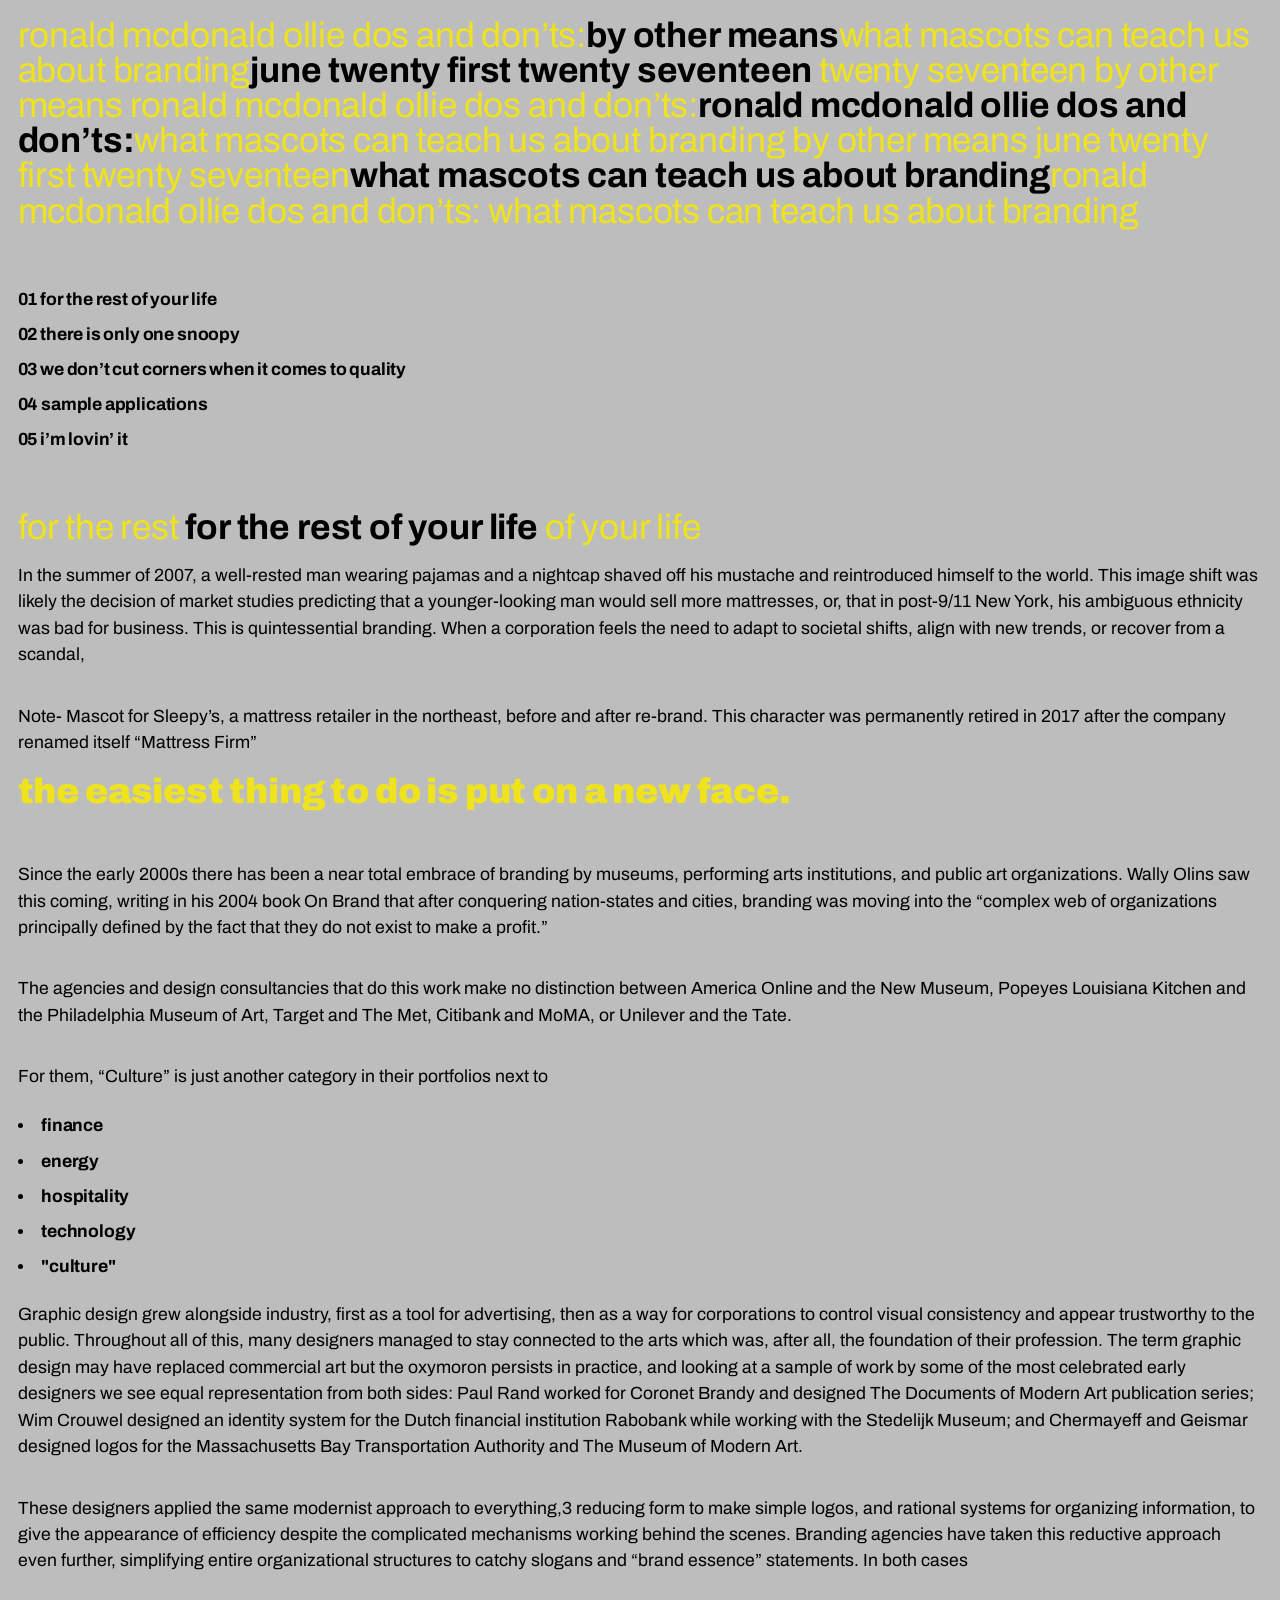
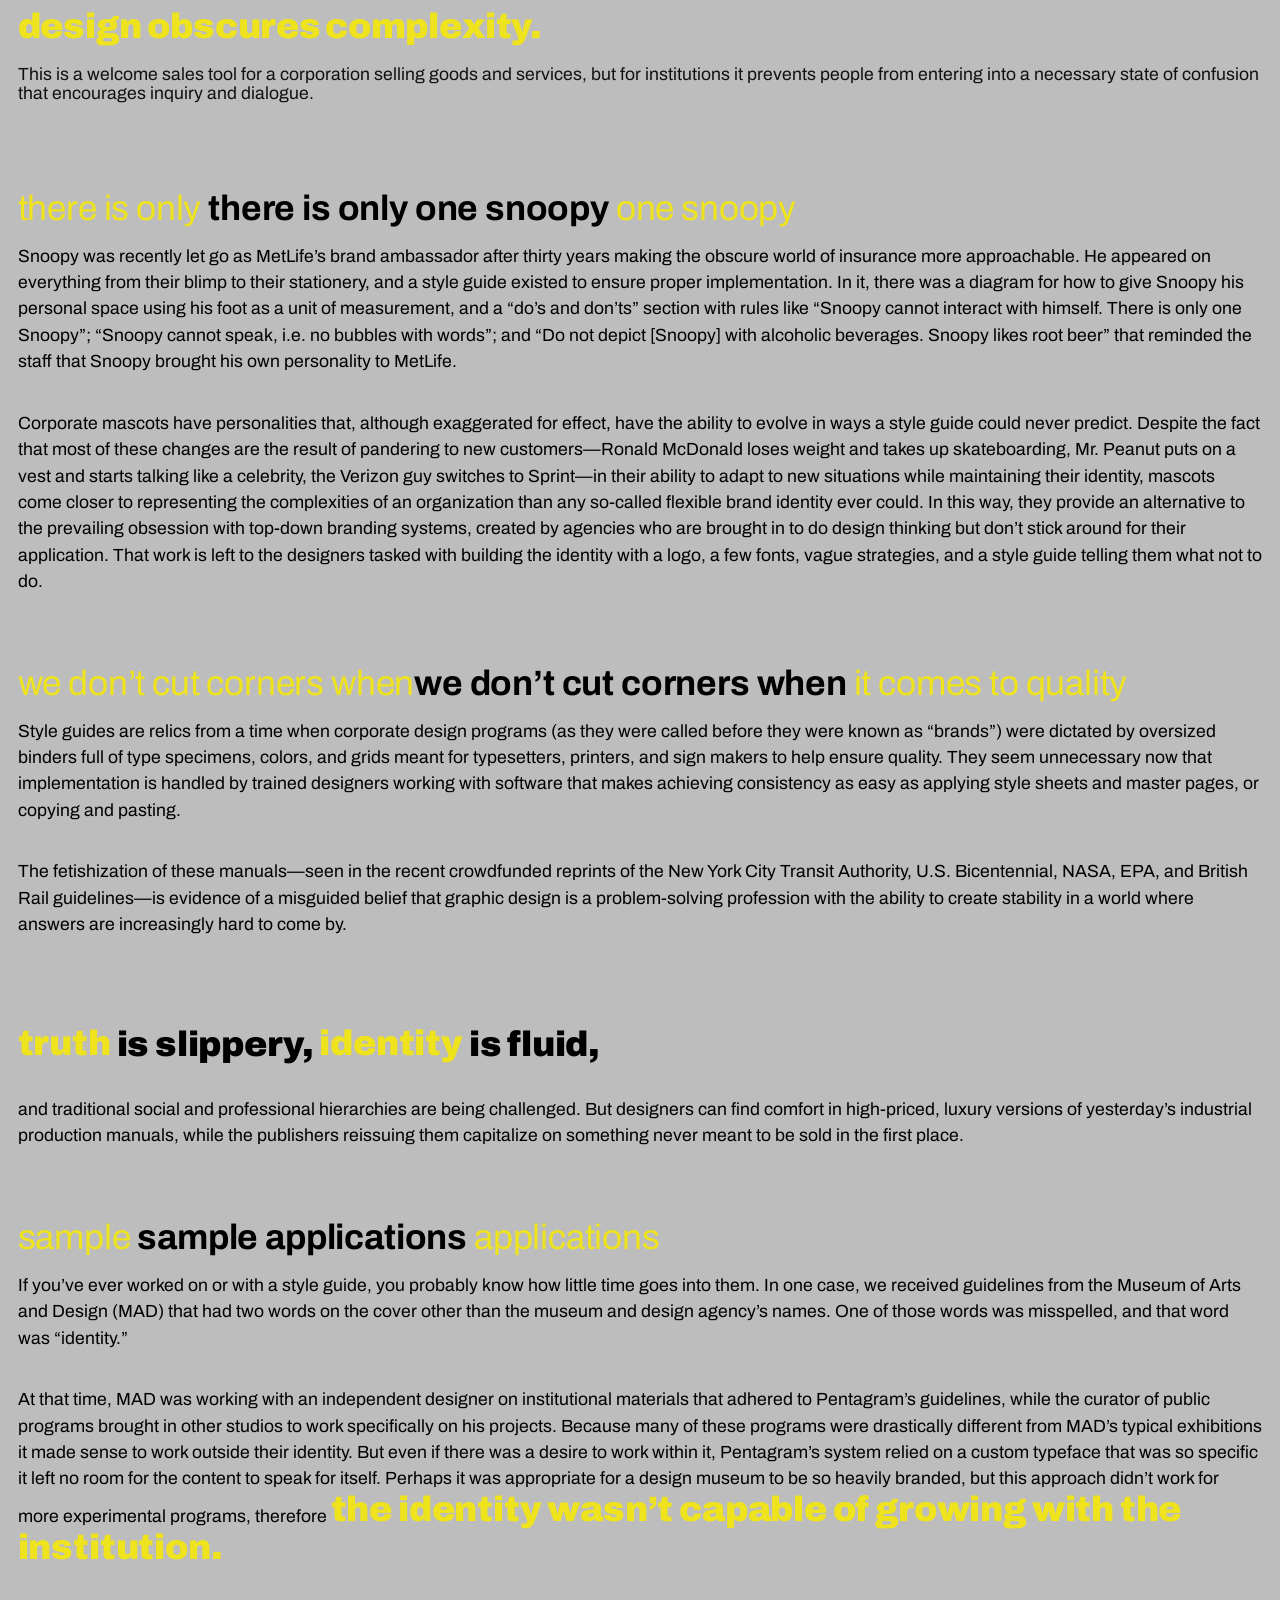
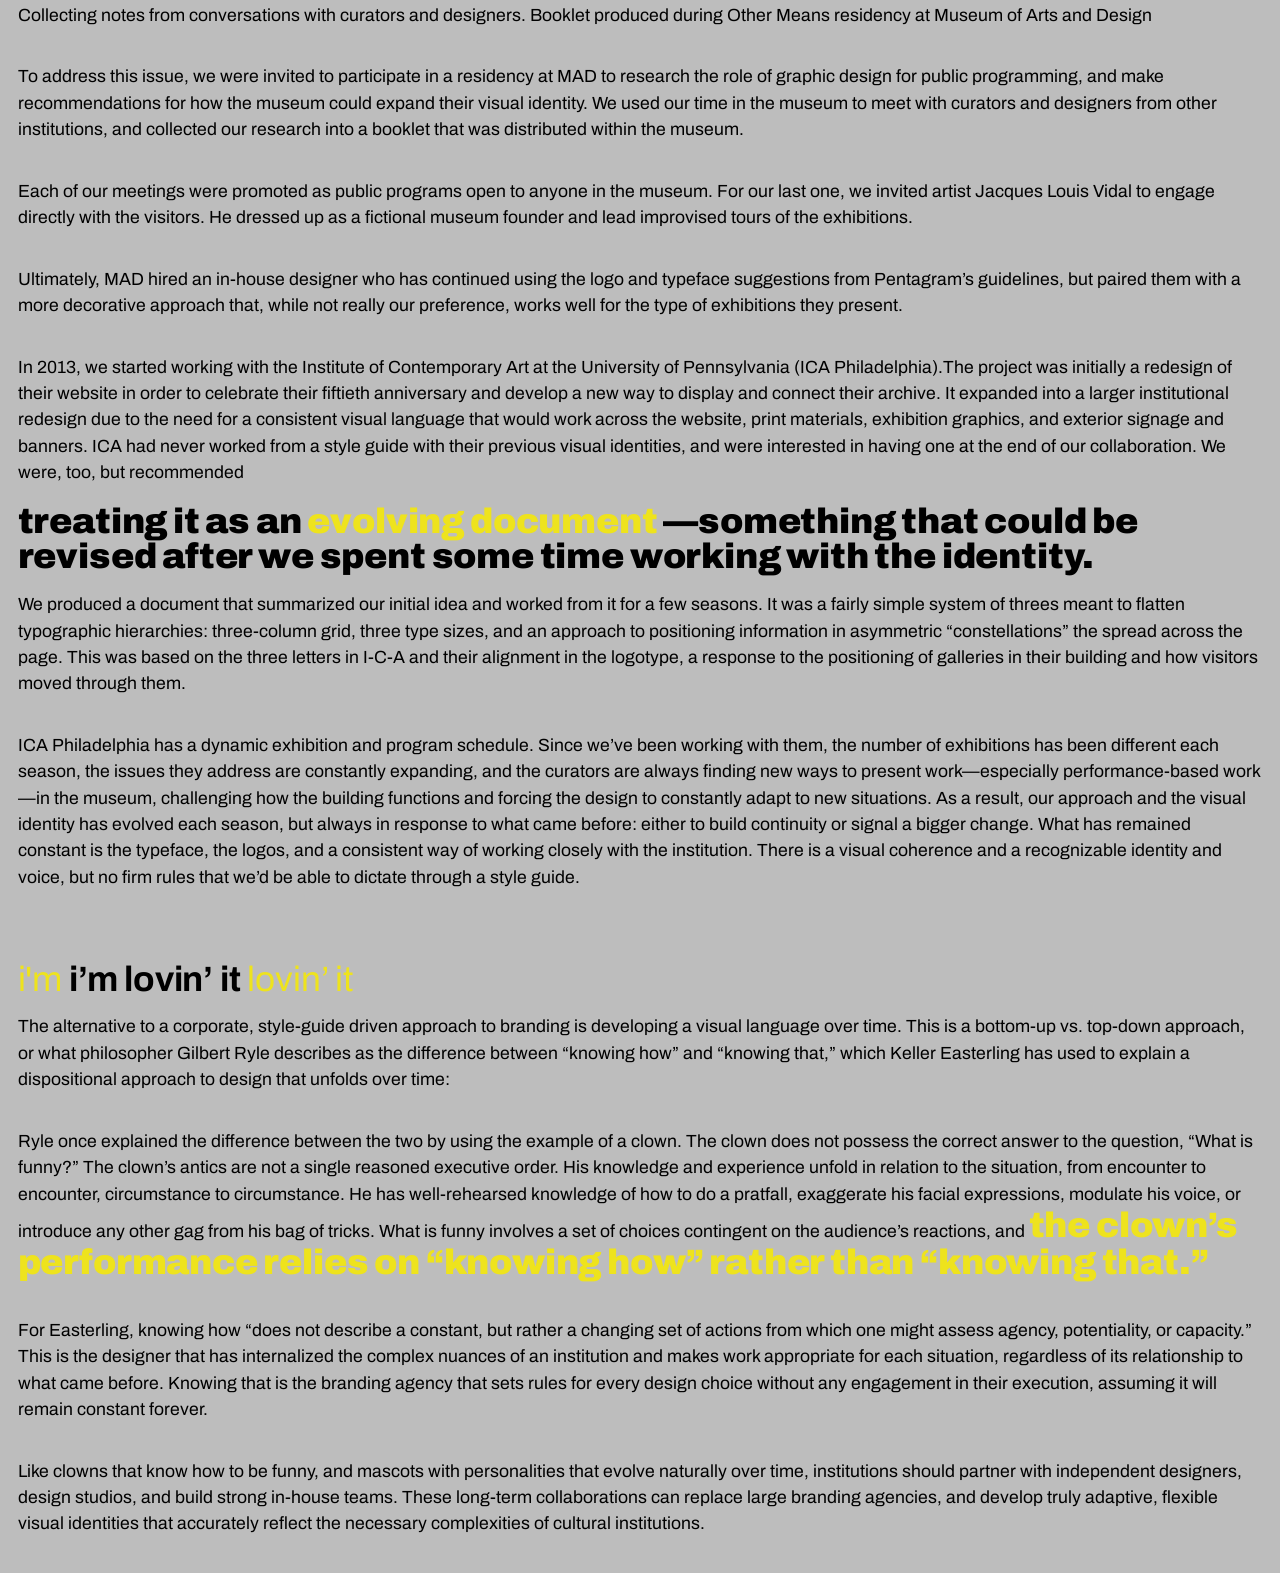
==== article-dynamic/index.html @ 9ba14fb7 "making sheets" ====
<!doctype html>
<html>
	<head>
		<title>Binding</title>
		<meta name="viewport" content="width=device-width, initial-scale=1">
		<style>
		@import '../styles/reset.css' layer(reset);
		@import '../styles/common.css' layer(common);
		@import 'style.css' layer(page);
</style>

		<link rel="preconnect" href="https://fonts.googleapis.com">
		<link rel="preconnect" href="https://fonts.gstatic.com" crossorigin>
		<link href="https://fonts.googleapis.com/css2?family=Archivo+Black&family=Archivo:ital,wght@0,100..900;1,100..900&family=Julius+Sans+One&display=swap" rel="stylesheet">
	</head>

<body>
	<header>
	<hgroup class="across">

		<h1>Ronald McDonald Ollie Dos And Don’ts:<em>By Other Means</em>What Mascots Can Teach Us About Branding<em>June twenty first twenty seventeen</em> twenty seventeen By Other Means Ronald McDonald Ollie Dos And Don’ts:<em>Ronald McDonald Ollie Dos And Don’ts:</em>What Mascots Can Teach Us About Branding By Other Means June twenty first twenty seventeen<em>What Mascots Can Teach Us About Branding</em>Ronald McDonald Ollie Dos And Don’ts: What Mascots Can Teach Us About Branding</h1>

	</hgroup>


	<nav>
			<ul>
					<li>
						<!-- I used anchor elements because each section can be accessed directly. The navigation is not only decorative it gives the reader control over how they move through the page. -->
						<a href="#FortheRestofYourLife">01 For the Rest of Your Life</a>
					</li>



					<li>
						<a href="#ThereisOnlyOneSnoopy">02 There is Only One Snoopy</a>
					</li>



					<li>
						<a href="#WeDontCutCornersWhenitComestoQuality">03 We Don’t Cut Corners When it Comes to Quality</a>
					</li>



					<li>
						<a href="#SampleApplications">04 Sample Applications</a>
					</li>


					<li>
						<a href="#ImLovinIt">05 I’m Lovin’ It </a>
					</li>
				</ul>
			</nav>
		</header>
<section>
		<article id="FortheRestofYourLife">

			<h3>For the Rest <em>For the Rest of Your Life</em> of Your Life</h3>

			<!-- I used h3 for the individual section headings because they are below the main title and subtitle in the document hierarchy. -->

				<p class="highlight">In the summer of 2007, a well-rested man wearing pajamas and a nightcap shaved off his mustache and reintroduced himself to the world. This image shift was likely the decision of market studies predicting that a younger-looking man would sell more mattresses, or, that in post-9/11 New York, his ambiguous ethnicity was bad for business. This is quintessential branding. When a corporation feels the need to adapt to societal shifts, align with new trends, or recover from a scandal,


					<p class="note">Note- Mascot for Sleepy’s, a mattress retailer in the northeast, before and after re-brand. This character was permanently retired in 2017 after the company renamed itself “Mattress Firm”</p>

					<strong> the easiest thing to do is put on a new face.</strong></p>

				<p>Since the early 2000s there has been a near total embrace of branding by museums, performing arts institutions, and public art organizations. Wally Olins saw this coming, writing in his 2004 book On Brand that after conquering nation-states and cities, branding was moving into the “complex web of organizations principally defined by the fact that they do not exist to make a profit.”</p>

				<p>The agencies and design consultancies that do this work make no distinction between America Online and the New Museum, Popeyes Louisiana Kitchen and the Philadelphia Museum of Art, Target and The Met, Citibank and MoMA, or Unilever and the Tate.</p>

				<p class="note">For them, “Culture” is just another category in their portfolios next to</p>

				<li class="culture">Finance</li>
				<li class="culture">Energy</li>
				<li class="culture">Hospitality</li>
				<li class="culture">Technology</li>
				<li class="culture">"culture"</li>

				<p>Graphic design grew alongside industry, first as a tool for advertising, then as a way for corporations to control visual consistency and appear trustworthy to the public. Throughout all of this, many designers managed to stay connected to the arts which was, after all, the foundation of their profession. <mark>The term graphic design may have replaced commercial art but the oxymoron persists in practice, and looking at a sample of work by some of the most celebrated early designers we see equal representation from both sides</mark>: Paul Rand worked for Coronet Brandy and designed The Documents of Modern Art publication series; Wim Crouwel designed an identity system for the Dutch financial institution Rabobank while working with the Stedelijk Museum; and Chermayeff and Geismar designed logos for the Massachusetts Bay Transportation Authority and The Museum of Modern Art.</p>

				<p>These designers applied the same modernist approach to everything,3 reducing form to make simple logos, and rational systems for organizing information, to give the appearance of efficiency despite the complicated mechanisms working behind the scenes. Branding agencies have taken this reductive approach even further, simplifying entire organizational structures to catchy slogans and “brand essence” statements. In both cases</p>

				<p><strong>design obscures</strong>
				<strong>complexity.</strong></p>
				This is a welcome sales tool for a corporation selling goods and services, but for institutions it prevents people from entering into a necessary state of confusion that encourages inquiry and dialogue.</p>
				</article>
</section>

<section>
		<article id="ThereisOnlyOneSnoopy">
			<!-- <h2 class="numbers">02</h2class> what I had before -->
			<h3>There is Only <em>There is Only One Snoopy</em> One Snoopy</h3>

				<p>Snoopy was recently let go as MetLife’s brand ambassador after thirty years making the obscure world of insurance more approachable. He appeared on everything from their blimp to their stationery, and a style guide existed to ensure proper implementation. In it, there was a diagram for how to give Snoopy his personal space using his foot as a unit of measurement, and a “do’s and don’ts” section with rules like “Snoopy cannot interact with himself. There is only one Snoopy”; “Snoopy cannot speak, i.e. no bubbles with words”; and “Do not depict [Snoopy] with alcoholic beverages. Snoopy likes root beer” that reminded the staff that Snoopy brought his own personality to MetLife.</p>

				<p>Corporate mascots have personalities that, although exaggerated for effect, have the ability to evolve in ways a style guide could never predict. Despite the fact that most of these changes are the result of pandering to new customers—Ronald McDonald loses weight and takes up skateboarding, Mr. Peanut puts on a vest and starts talking like a celebrity, the Verizon guy switches to Sprint—in <mark class="markpink">their ability to adapt to new situations while maintaining their identity, mascots come closer to representing the complexities of an organization than any so-called flexible brand identity ever could. </mark>In this way, they provide an alternative to the prevailing obsession with top-down branding systems, created by agencies who are brought in to do design thinking but don’t stick around for their application. That work is left to the designers tasked with building the identity with a logo, a few fonts, vague strategies, and a style guide telling them what not to do.</p>

</section>

<section>
		<article id="WeDontCutCornersWhenitComestoQuality">

		<h3>We Don’t Cut Corners When<em>We Don’t Cut Corners When </em>it Comes to Quality</h3>

				<p>Style guides are relics from a time when corporate design programs (as they were called before they were known as “brands”) were dictated by oversized binders full of type specimens, colors, and grids meant for typesetters, printers, and sign makers to help ensure quality. They seem unnecessary now that implementation is handled by trained designers working with software that makes achieving consistency as easy as applying style sheets and master pages, or copying and pasting.</p>

				<p>The fetishization of these manuals—seen in the recent crowdfunded reprints of the New York City Transit Authority, U.S. Bicentennial, NASA, EPA, and British Rail guidelines—is evidence of a misguided belief that graphic design is a problem-solving profession with the ability to create stability in a world where answers are increasingly hard to come by.</p>

				<p class="bigcalloutquote"><strong>Truth</strong> is slippery, <strong>identity</strong> is fluid,</p>

				<p>and traditional social and professional hierarchies are being challenged. But designers can find comfort in high-priced, luxury versions of yesterday’s industrial production manuals, while the publishers reissuing them capitalize on something never meant to be sold in the first place.</p>

</section>

<section>
				</article>

		<article id="SampleApplications">

			<h3>Sample <em> Sample Applications</em> Applications</h3>

				<p>If you’ve ever worked on or with a style guide, you probably know how little time goes into them. In one case, we received guidelines from the
					<a href="https://madmuseum.org/">Museum of Arts and Design (MAD)</a> that had two words on the cover other than the museum and design agency’s names. One of those words was misspelled, and that word was “identity.”</p>

				<p>At that time, MAD was working with an independent designer on institutional materials that adhered to Pentagram’s guidelines, while the curator of public programs brought in other studios to work specifically on his projects. Because many of these programs were drastically different from MAD’s typical exhibitions it made sense to work outside their identity. But even if there was a desire to work within it, Pentagram’s system relied on a custom typeface that was so specific it left no room for the content to speak for itself. Perhaps it was appropriate for a design museum to be so heavily branded, but this approach didn’t work for more experimental programs, therefore <strong>the identity wasn’t capable of growing with the institution.</strong></p>
				<p>Collecting notes from conversations with curators and designers. Booklet produced during Other Means residency at Museum of Arts and Design</p>

				<!-- I used <strong> when the sentence is an important argument from the reading. The text is not simply visually bold; it carries more conceptual importance.
				I also changed strong text to purple so the reader can quickly locate the major claims throughout the article. -->


				<p>To address this issue, we were invited to participate in a residency at MAD to research the role of graphic design for public programming, and make recommendations for how the museum could expand their visual identity. We used our time in the museum to meet with curators and designers from other institutions, and collected our research into a booklet that was distributed within the museum.</p>

				<p>Each of our meetings were promoted as public programs open to anyone in the museum. For our last one, we invited artist Jacques Louis Vidal to engage directly with the visitors. He dressed up as a fictional museum founder and lead improvised tours of the exhibitions.</p>

				<p>Ultimately, MAD hired an in-house designer who has continued using the logo and typeface suggestions from Pentagram’s guidelines, but paired them with a more decorative approach that, while not really our preference, works well for the type of exhibitions they present.</p>

				<p>In 2013, we started working with the <a href="https://icaphila.org/">Institute of Contemporary Art at the University of Pennsylvania (ICA Philadelphia).</a>The project was initially a redesign of their website in order to celebrate their fiftieth anniversary and develop a new way to display and connect their archive. It expanded into a larger institutional redesign due to the need for a consistent visual language that would work across the website, print materials, exhibition graphics, and exterior signage and banners. ICA had never worked from a style guide with their previous visual identities, and were interested in having one at the end of our collaboration. We were, too, but recommended</p> <span class="bigcalloutquote">treating it as an <strong>evolving document</strong> —something that could be revised after we spent some time working with the identity.</span> <p>We produced a document that summarized our initial idea and worked from it for a few seasons. It was a fairly simple system of threes meant to flatten typographic hierarchies: three-column grid, three type sizes, and an approach to positioning information in asymmetric “constellations” the spread across the page. This was based on the three letters in I-C-A and their alignment in the logotype, a response to the positioning of galleries in their building and how visitors moved through them.</p>

				<p>ICA Philadelphia has a dynamic exhibition and program schedule. Since we’ve been working with them, the number of exhibitions has been different each season, the issues they address are constantly expanding, and the curators are always finding new ways to present work—especially performance-based work—in the museum, challenging how the building functions and forcing the design to constantly adapt to new situations. As a result, our approach and the visual identity has evolved each season, but always in response to what came before: either to build continuity or signal a bigger change. What has remained constant is the typeface, the logos, and a consistent way of working closely with the institution. There is a visual coherence and a recognizable identity and voice, but no firm rules that we’d be able to dictate through a style guide.</p>

				</article>
</section>

<section>
		<article id="ImLovinIt">

			<h3>I'm <em> I’m Lovin’ It </em> Lovin’ It </h3>

				<p>The alternative to a corporate, style-guide driven approach to branding is developing a visual language over time. This is a bottom-up vs. top-down approach, or what philosopher Gilbert Ryle describes as the difference between “knowing how” and “knowing that,” which Keller Easterling has used to explain a dispositional approach to design that unfolds over time:</p>


					 <blockquote><p id="smallcalloutquote">Ryle once explained the difference between the two by using the example of a clown. The clown does not possess the correct answer to the question, “What is funny?” The clown’s antics are not a single reasoned executive order. His knowledge and experience unfold in relation to the situation, from encounter to encounter, circumstance to circumstance. He has well-rehearsed knowledge of how to do a pratfall, exaggerate his facial expressions, modulate his voice, or introduce any other gag from his bag of tricks. What is funny involves a set of choices contingent on the audience’s reactions, and <strong>the clown’s performance relies on “knowing how” rather than “knowing that.”</strong></p></blockquote>


				<p>For Easterling, knowing how “does not describe a constant, but rather a changing set of actions from which one might assess agency, potentiality, or capacity.” This is the designer that has internalized the complex nuances of an institution and makes work appropriate for each situation, regardless of its relationship to what came before. Knowing that is the branding agency that sets rules for every design choice without any engagement in their execution, assuming it will remain constant forever.</p>

				<p>Like clowns that know how to be funny, and mascots with personalities that evolve naturally over time, institutions should partner with independent designers, design studios, and build strong in-house teams. These long-term collaborations can replace large branding agencies, and develop truly adaptive, flexible visual identities that accurately reflect the necessary complexities of cultural institutions.</p>

			</article>
</section>
		<!-- <p>NOTE: I might be getting the hang of this</p> -->

<!-- </html>
	</head>
	<body>
		<h1>Binding</h1>
		<p>Hello, world!</p>
	</body>
</html>

</html>
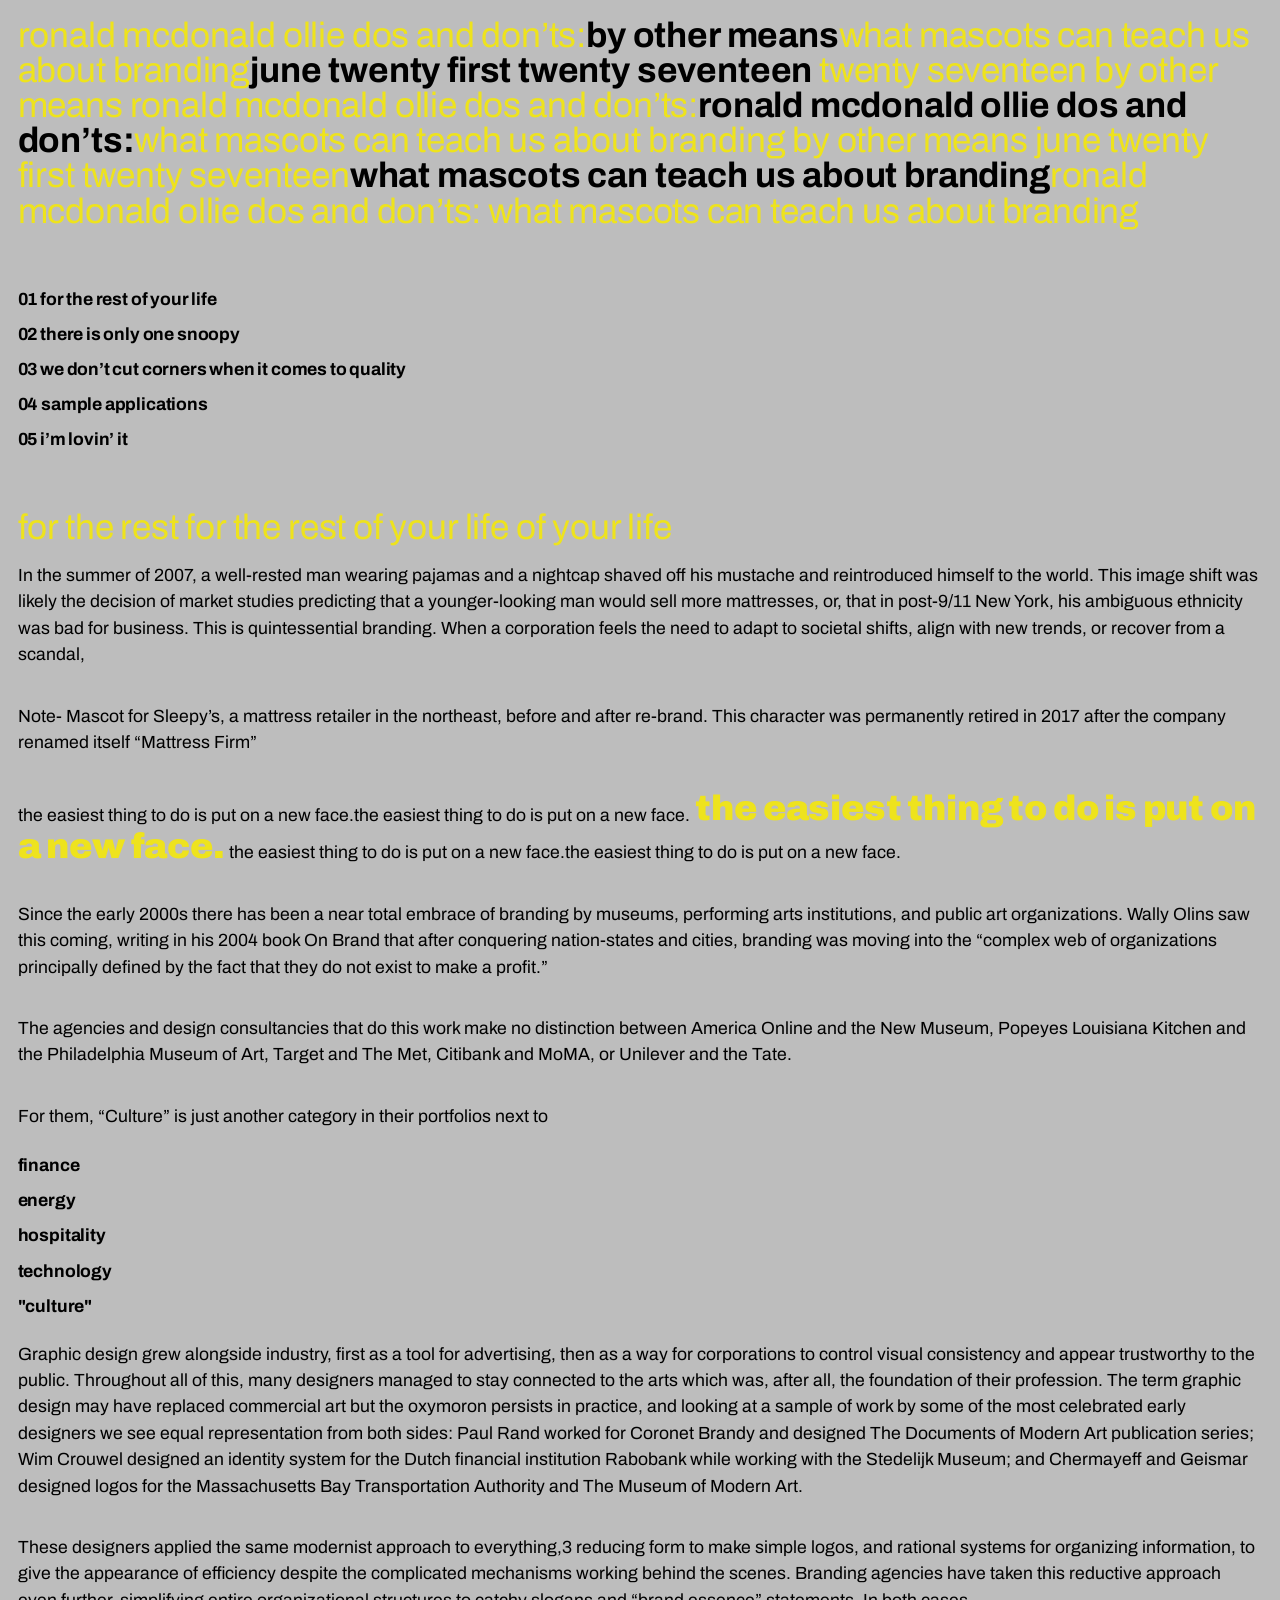
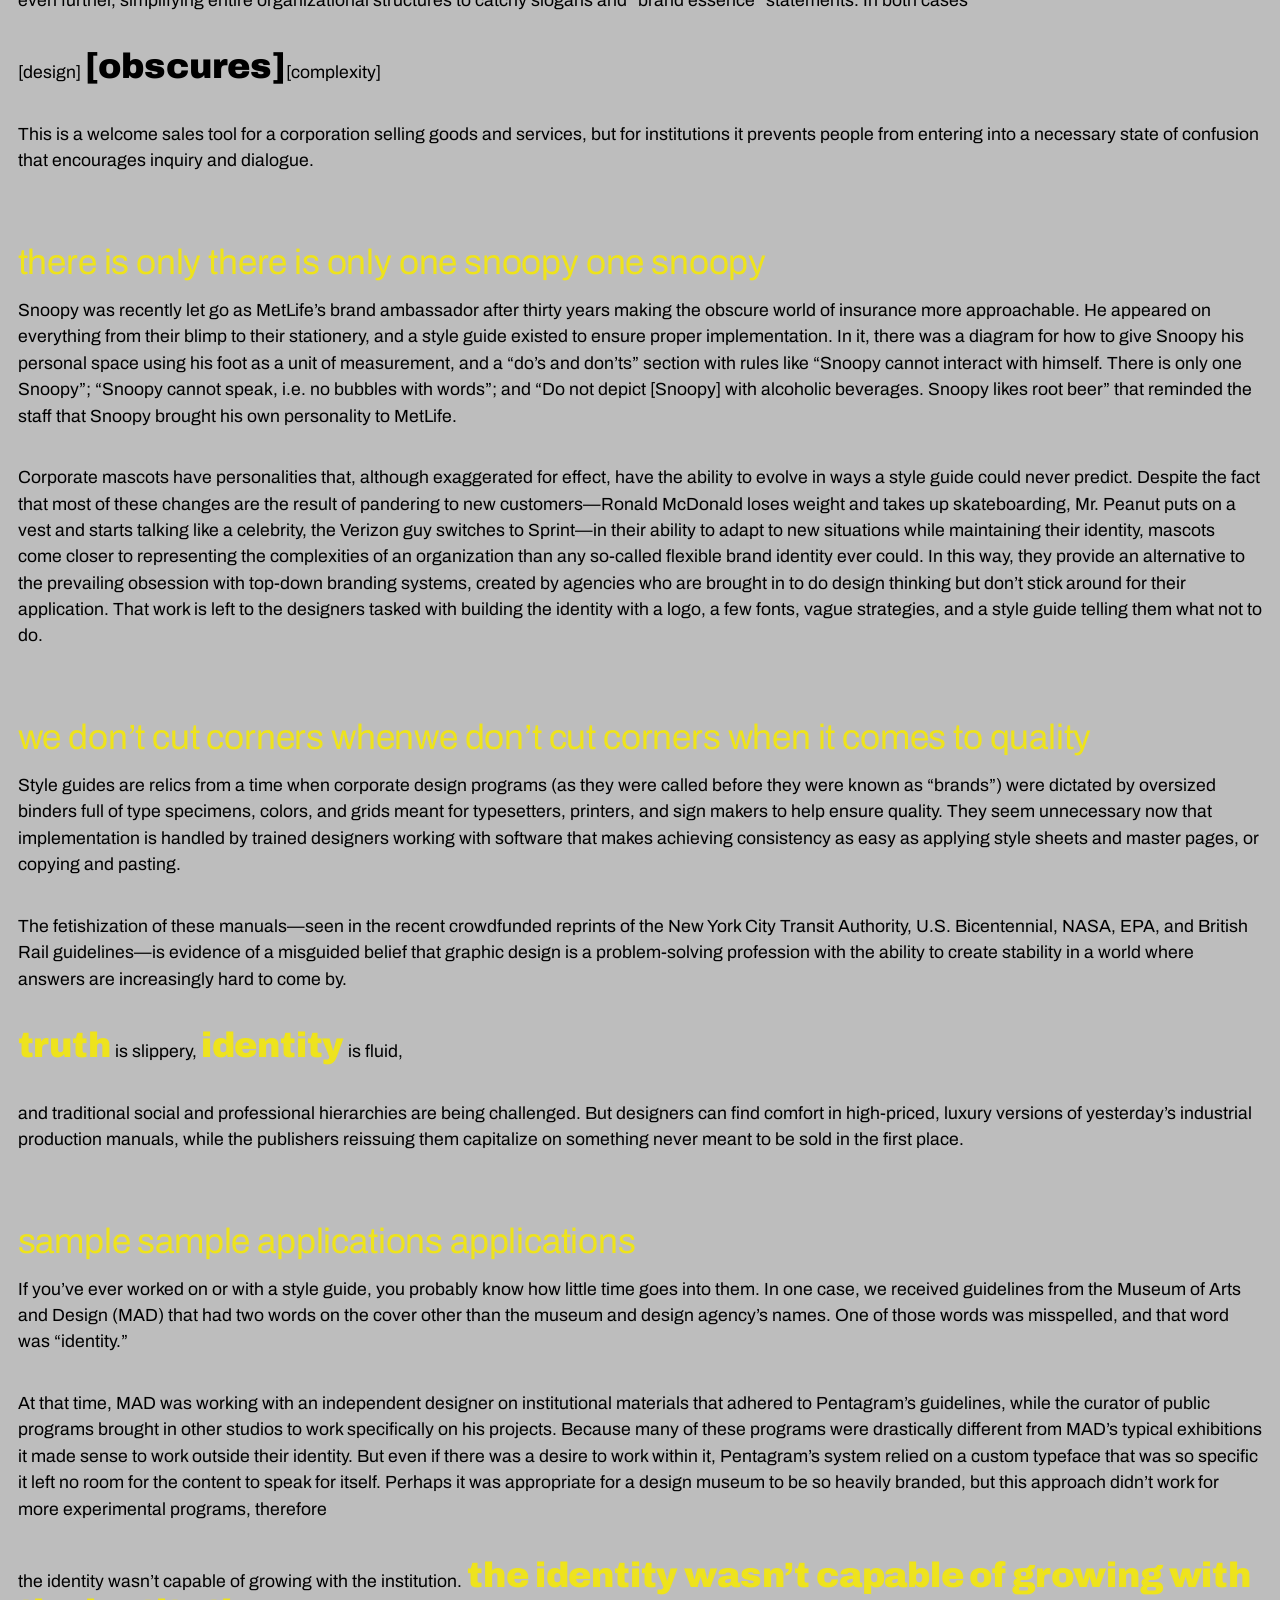
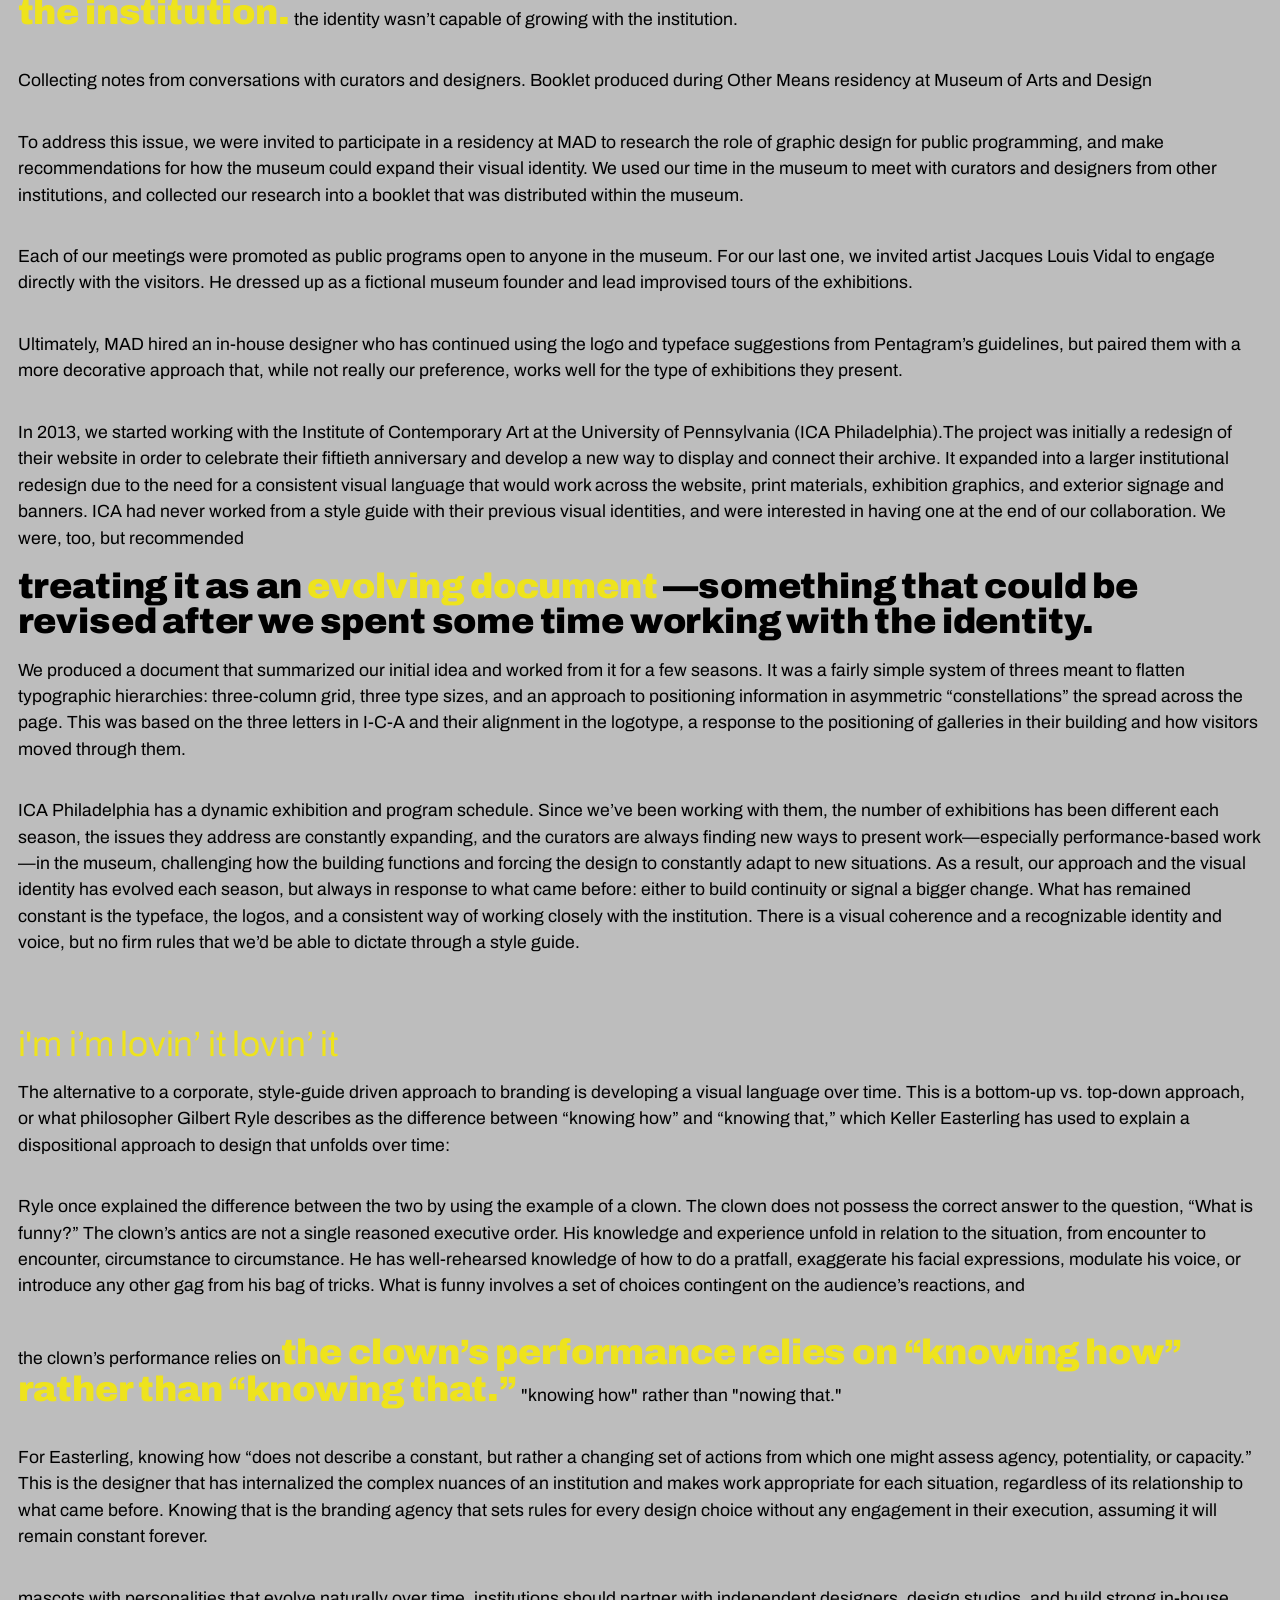
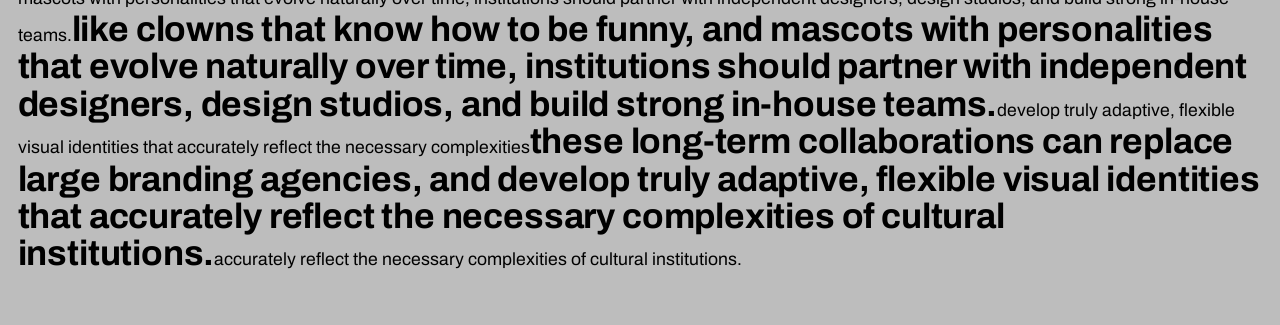
==== commit 9f22be8f: "changed html for dynamic" ====
--- a/article-dynamic/index.html
+++ b/article-dynamic/index.html
@@ -58,7 +58,7 @@
 <section>
 		<article id="FortheRestofYourLife">
 
-			<h3>For the Rest <em>For the Rest of Your Life</em> of Your Life</h3>
+			<h3>For the Rest <mark>For the Rest of Your Life</mark> of Your Life</h3>
 
 			<!-- I used h3 for the individual section headings because they are below the main title and subtitle in the document hierarchy. -->
 
@@ -67,34 +67,35 @@
 
 					<p class="note">Note- Mascot for Sleepy’s, a mattress retailer in the northeast, before and after re-brand. This character was permanently retired in 2017 after the company renamed itself “Mattress Firm”</p>
 
-					<strong> the easiest thing to do is put on a new face.</strong></p>
+					<p class="calloutgray">the easiest thing to do is put on a new face.the easiest thing to do is put on a new face.<strong> the easiest thing to do is put on a new face.</strong> the easiest thing to do is put on a new face.the easiest thing to do is put on a new face.</p>
 
 				<p>Since the early 2000s there has been a near total embrace of branding by museums, performing arts institutions, and public art organizations. Wally Olins saw this coming, writing in his 2004 book On Brand that after conquering nation-states and cities, branding was moving into the “complex web of organizations principally defined by the fact that they do not exist to make a profit.”</p>
 
 				<p>The agencies and design consultancies that do this work make no distinction between America Online and the New Museum, Popeyes Louisiana Kitchen and the Philadelphia Museum of Art, Target and The Met, Citibank and MoMA, or Unilever and the Tate.</p>
 
 				<p class="note">For them, “Culture” is just another category in their portfolios next to</p>
-
+<ol>
 				<li class="culture">Finance</li>
 				<li class="culture">Energy</li>
 				<li class="culture">Hospitality</li>
 				<li class="culture">Technology</li>
 				<li class="culture">"culture"</li>
+</ol>
 
 				<p>Graphic design grew alongside industry, first as a tool for advertising, then as a way for corporations to control visual consistency and appear trustworthy to the public. Throughout all of this, many designers managed to stay connected to the arts which was, after all, the foundation of their profession. <mark>The term graphic design may have replaced commercial art but the oxymoron persists in practice, and looking at a sample of work by some of the most celebrated early designers we see equal representation from both sides</mark>: Paul Rand worked for Coronet Brandy and designed The Documents of Modern Art publication series; Wim Crouwel designed an identity system for the Dutch financial institution Rabobank while working with the Stedelijk Museum; and Chermayeff and Geismar designed logos for the Massachusetts Bay Transportation Authority and The Museum of Modern Art.</p>
 
 				<p>These designers applied the same modernist approach to everything,3 reducing form to make simple logos, and rational systems for organizing information, to give the appearance of efficiency despite the complicated mechanisms working behind the scenes. Branding agencies have taken this reductive approach even further, simplifying entire organizational structures to catchy slogans and “brand essence” statements. In both cases</p>
 
-				<p><strong>design obscures</strong>
-				<strong>complexity.</strong></p>
-				This is a welcome sales tool for a corporation selling goods and services, but for institutions it prevents people from entering into a necessary state of confusion that encourages inquiry and dialogue.</p>
+				<p class="blockquote">[design] <span class="rightalign">[obscures]</span>[complexity]</p>
+
+				<p>This is a welcome sales tool for a corporation selling goods and services, but for institutions it prevents people from entering into a necessary state of confusion that encourages inquiry and dialogue.</p>
 				</article>
 </section>
 
 <section>
 		<article id="ThereisOnlyOneSnoopy">
 			<!-- <h2 class="numbers">02</h2class> what I had before -->
-			<h3>There is Only <em>There is Only One Snoopy</em> One Snoopy</h3>
+			<h3>There is Only <mark>There is Only One Snoopy</mark> One Snoopy</h3>
 
 				<p>Snoopy was recently let go as MetLife’s brand ambassador after thirty years making the obscure world of insurance more approachable. He appeared on everything from their blimp to their stationery, and a style guide existed to ensure proper implementation. In it, there was a diagram for how to give Snoopy his personal space using his foot as a unit of measurement, and a “do’s and don’ts” section with rules like “Snoopy cannot interact with himself. There is only one Snoopy”; “Snoopy cannot speak, i.e. no bubbles with words”; and “Do not depict [Snoopy] with alcoholic beverages. Snoopy likes root beer” that reminded the staff that Snoopy brought his own personality to MetLife.</p>
 
@@ -105,13 +106,13 @@
 <section>
 		<article id="WeDontCutCornersWhenitComestoQuality">
 
-		<h3>We Don’t Cut Corners When<em>We Don’t Cut Corners When </em>it Comes to Quality</h3>
+		<h3>We Don’t Cut Corners When<mark>We Don’t Cut Corners When </mark>it Comes to Quality</h3>
 
 				<p>Style guides are relics from a time when corporate design programs (as they were called before they were known as “brands”) were dictated by oversized binders full of type specimens, colors, and grids meant for typesetters, printers, and sign makers to help ensure quality. They seem unnecessary now that implementation is handled by trained designers working with software that makes achieving consistency as easy as applying style sheets and master pages, or copying and pasting.</p>
 
 				<p>The fetishization of these manuals—seen in the recent crowdfunded reprints of the New York City Transit Authority, U.S. Bicentennial, NASA, EPA, and British Rail guidelines—is evidence of a misguided belief that graphic design is a problem-solving profession with the ability to create stability in a world where answers are increasingly hard to come by.</p>
 
-				<p class="bigcalloutquote"><strong>Truth</strong> is slippery, <strong>identity</strong> is fluid,</p>
+				<p class="blockquote2"><strong>Truth</strong> is slippery, <span class></span><strong>identity</strong> is fluid,</p>
 
 				<p>and traditional social and professional hierarchies are being challenged. But designers can find comfort in high-priced, luxury versions of yesterday’s industrial production manuals, while the publishers reissuing them capitalize on something never meant to be sold in the first place.</p>
 
@@ -122,12 +123,15 @@
 
 		<article id="SampleApplications">
 
-			<h3>Sample <em> Sample Applications</em> Applications</h3>
+			<h3>Sample <mark> Sample Applications</mark> Applications</h3>
 
 				<p>If you’ve ever worked on or with a style guide, you probably know how little time goes into them. In one case, we received guidelines from the
 					<a href="https://madmuseum.org/">Museum of Arts and Design (MAD)</a> that had two words on the cover other than the museum and design agency’s names. One of those words was misspelled, and that word was “identity.”</p>
 
-				<p>At that time, MAD was working with an independent designer on institutional materials that adhered to Pentagram’s guidelines, while the curator of public programs brought in other studios to work specifically on his projects. Because many of these programs were drastically different from MAD’s typical exhibitions it made sense to work outside their identity. But even if there was a desire to work within it, Pentagram’s system relied on a custom typeface that was so specific it left no room for the content to speak for itself. Perhaps it was appropriate for a design museum to be so heavily branded, but this approach didn’t work for more experimental programs, therefore <strong>the identity wasn’t capable of growing with the institution.</strong></p>
+				<p>At that time, MAD was working with an independent designer on institutional materials that adhered to Pentagram’s guidelines, while the curator of public programs brought in other studios to work specifically on his projects. Because many of these programs were drastically different from MAD’s typical exhibitions it made sense to work outside their identity. But even if there was a desire to work within it, Pentagram’s system relied on a custom typeface that was so specific it left no room for the content to speak for itself. Perhaps it was appropriate for a design museum to be so heavily branded, but this approach didn’t work for more experimental programs, therefore</p>
+
+					<p class="calloutgray">the identity wasn’t capable of growing with the institution.<strong> the identity wasn’t capable of growing with the institution.</strong> the identity wasn’t capable of growing with the institution.</p>
+
 				<p>Collecting notes from conversations with curators and designers. Booklet produced during Other Means residency at Museum of Arts and Design</p>
 
 				<!-- I used <strong> when the sentence is an important argument from the reading. The text is not simply visually bold; it carries more conceptual importance.
@@ -140,9 +144,9 @@
 
 				<p>Ultimately, MAD hired an in-house designer who has continued using the logo and typeface suggestions from Pentagram’s guidelines, but paired them with a more decorative approach that, while not really our preference, works well for the type of exhibitions they present.</p>
 
-				<p>In 2013, we started working with the <a href="https://icaphila.org/">Institute of Contemporary Art at the University of Pennsylvania (ICA Philadelphia).</a>The project was initially a redesign of their website in order to celebrate their fiftieth anniversary and develop a new way to display and connect their archive. It expanded into a larger institutional redesign due to the need for a consistent visual language that would work across the website, print materials, exhibition graphics, and exterior signage and banners. ICA had never worked from a style guide with their previous visual identities, and were interested in having one at the end of our collaboration. We were, too, but recommended</p> <span class="bigcalloutquote">treating it as an <strong>evolving document</strong> —something that could be revised after we spent some time working with the identity.</span> <p>We produced a document that summarized our initial idea and worked from it for a few seasons. It was a fairly simple system of threes meant to flatten typographic hierarchies: three-column grid, three type sizes, and an approach to positioning information in asymmetric “constellations” the spread across the page. This was based on the three letters in I-C-A and their alignment in the logotype, a response to the positioning of galleries in their building and how visitors moved through them.</p>
+				<p>In 2013, we started working with the <a href="https://icaphila.org/">Institute of Contemporary Art at the University of Pennsylvania (ICA Philadelphia).</a>The project was initially a redesign of their website in order to celebrate their fiftieth anniversary and develop a new way to display and connect their archive. <mark>It expanded into a larger institutional redesign due to the need for a consistent visual language that would work across the website, print materials, exhibition graphics, and exterior signage and banners.</mark> ICA had never worked from a style guide with their previous visual identities, and were interested in having one at the end of our collaboration. We were, too, but recommended</p> <span class="blockquote3">treating it as an <strong>evolving document</strong> —something that could be revised after we spent some time working with the identity.</span> <p>We produced a document that summarized our initial idea and worked from it for a few seasons. It was a fairly simple system of threes meant to flatten typographic hierarchies: three-column grid, three type sizes, and an approach to positioning information in asymmetric “constellations” the spread across the page. This was based on the three letters in I-C-A and their alignment in the logotype, a response to the positioning of galleries in their building and how visitors moved through them.</p>
 
-				<p>ICA Philadelphia has a dynamic exhibition and program schedule. Since we’ve been working with them, the number of exhibitions has been different each season, the issues they address are constantly expanding, and the curators are always finding new ways to present work—especially performance-based work—in the museum, challenging how the building functions and forcing the design to constantly adapt to new situations. As a result, our approach and the visual identity has evolved each season, but always in response to what came before: either to build continuity or signal a bigger change. What has remained constant is the typeface, the logos, and a consistent way of working closely with the institution. There is a visual coherence and a recognizable identity and voice, but no firm rules that we’d be able to dictate through a style guide.</p>
+				<p>ICA Philadelphia has a dynamic exhibition and program schedule. Since we’ve been working with them, the number of exhibitions has been different each season, the issues they address are constantly expanding, and the curators are always finding new ways to present work—especially performance-based work—in the museum, challenging how the building functions and forcing the design to constantly adapt to new situations. As a result, our approach and the visual identity has evolved each season, but always in response to what came before: either to build continuity or signal a bigger change. <mark>What has remained constant is the typeface, the logos, and a consistent way of working closely with the institution. There is a visual coherence and a recognizable identity and voice, but no firm rules that we’d be able to dictate through a style guide.</mark></p>
 
 				</article>
 </section>
@@ -150,19 +154,23 @@
 <section>
 		<article id="ImLovinIt">
 
-			<h3>I'm <em> I’m Lovin’ It </em> Lovin’ It </h3>
+			<h3>I'm <mark> I’m Lovin’ It </mark> Lovin’ It </h3>
 
 				<p>The alternative to a corporate, style-guide driven approach to branding is developing a visual language over time. This is a bottom-up vs. top-down approach, or what philosopher Gilbert Ryle describes as the difference between “knowing how” and “knowing that,” which Keller Easterling has used to explain a dispositional approach to design that unfolds over time:</p>
 
 
-					 <blockquote><p id="smallcalloutquote">Ryle once explained the difference between the two by using the example of a clown. The clown does not possess the correct answer to the question, “What is funny?” The clown’s antics are not a single reasoned executive order. His knowledge and experience unfold in relation to the situation, from encounter to encounter, circumstance to circumstance. He has well-rehearsed knowledge of how to do a pratfall, exaggerate his facial expressions, modulate his voice, or introduce any other gag from his bag of tricks. What is funny involves a set of choices contingent on the audience’s reactions, and <strong>the clown’s performance relies on “knowing how” rather than “knowing that.”</strong></p></blockquote>
+					 <blockquote><p id="smallcalloutquote">Ryle once explained the difference between the two by using the example of a clown. The clown does not possess the correct answer to the question, “What is funny?” The clown’s antics are not a single reasoned executive order. His knowledge and experience unfold in relation to the situation, from encounter to encounter, circumstance to circumstance. He has well-rehearsed knowledge of how to do a pratfall, exaggerate his facial expressions, modulate his voice, or introduce any other gag from his bag of tricks. What is funny involves a set of choices contingent on the audience’s reactions, and
+
+					<p class="calloutgray">the clown’s performance relies on<strong>the clown’s performance relies on<mark> “knowing how”</mark> rather than <mark>“knowing that.”</mark></strong> "knowing how" rather than "nowing that."</p>
+
+						<!-- <strong>the clown’s performance relies on<mark> “knowing how”</mark> rather than <mark>“knowing that.”</mark></strong></p></blockquote> -->
 
 
 				<p>For Easterling, knowing how “does not describe a constant, but rather a changing set of actions from which one might assess agency, potentiality, or capacity.” This is the designer that has internalized the complex nuances of an institution and makes work appropriate for each situation, regardless of its relationship to what came before. Knowing that is the branding agency that sets rules for every design choice without any engagement in their execution, assuming it will remain constant forever.</p>
 
-				<p>Like clowns that know how to be funny, and mascots with personalities that evolve naturally over time, institutions should partner with independent designers, design studios, and build strong in-house teams. These long-term collaborations can replace large branding agencies, and develop truly adaptive, flexible visual identities that accurately reflect the necessary complexities of cultural institutions.</p>
+<p class="h1look">mascots with personalities that evolve naturally over time, institutions should partner with independent designers, design studios, and build strong in-house teams.<em>Like clowns that know how to be funny, and mascots with personalities that evolve naturally over time, institutions should partner with independent designers, design studios, and build strong in-house teams.</em>develop truly adaptive, flexible visual identities that accurately reflect the necessary complexities<em>These long-term collaborations can replace large branding agencies, and develop truly adaptive, flexible visual identities that accurately reflect the necessary complexities of cultural institutions.</em>accurately reflect the necessary complexities of cultural institutions.</p>
+			</article>
 
-			</article>
 </section>
 		<!-- <p>NOTE: I might be getting the hang of this</p> -->
 
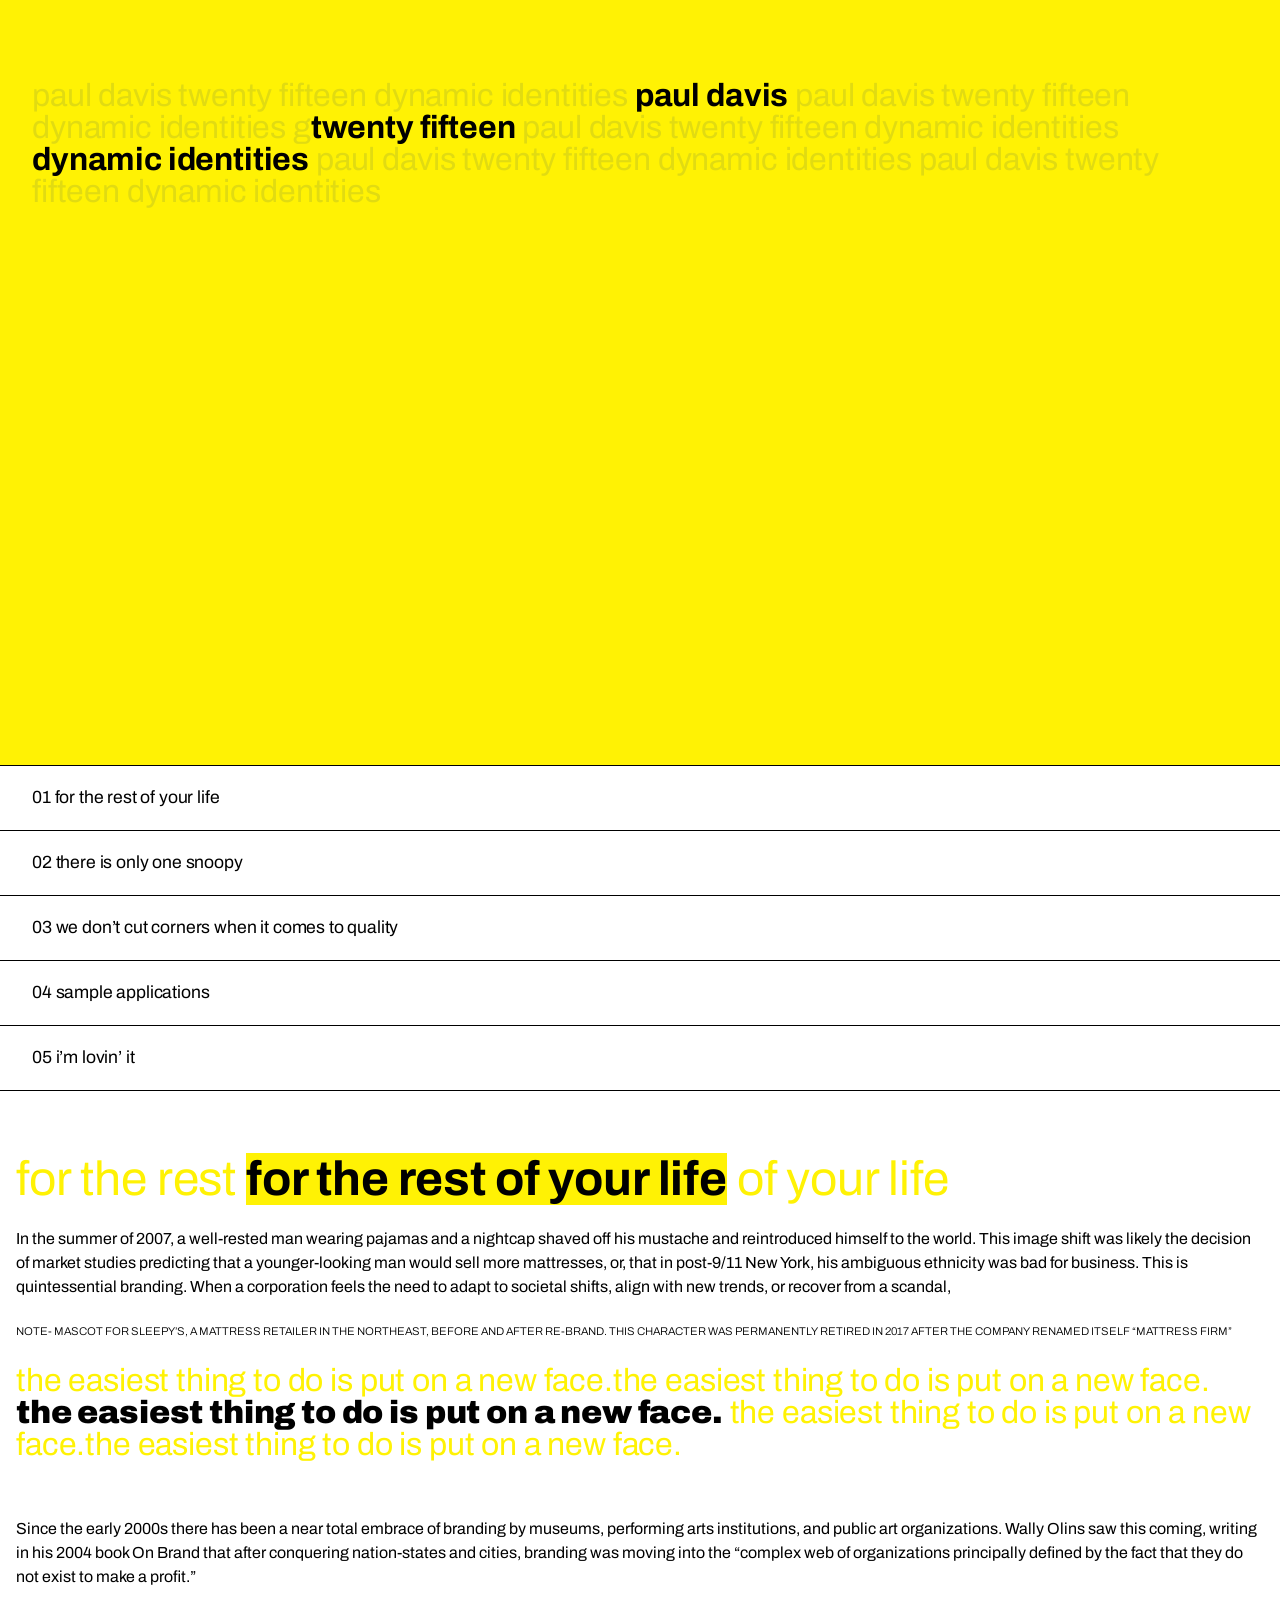
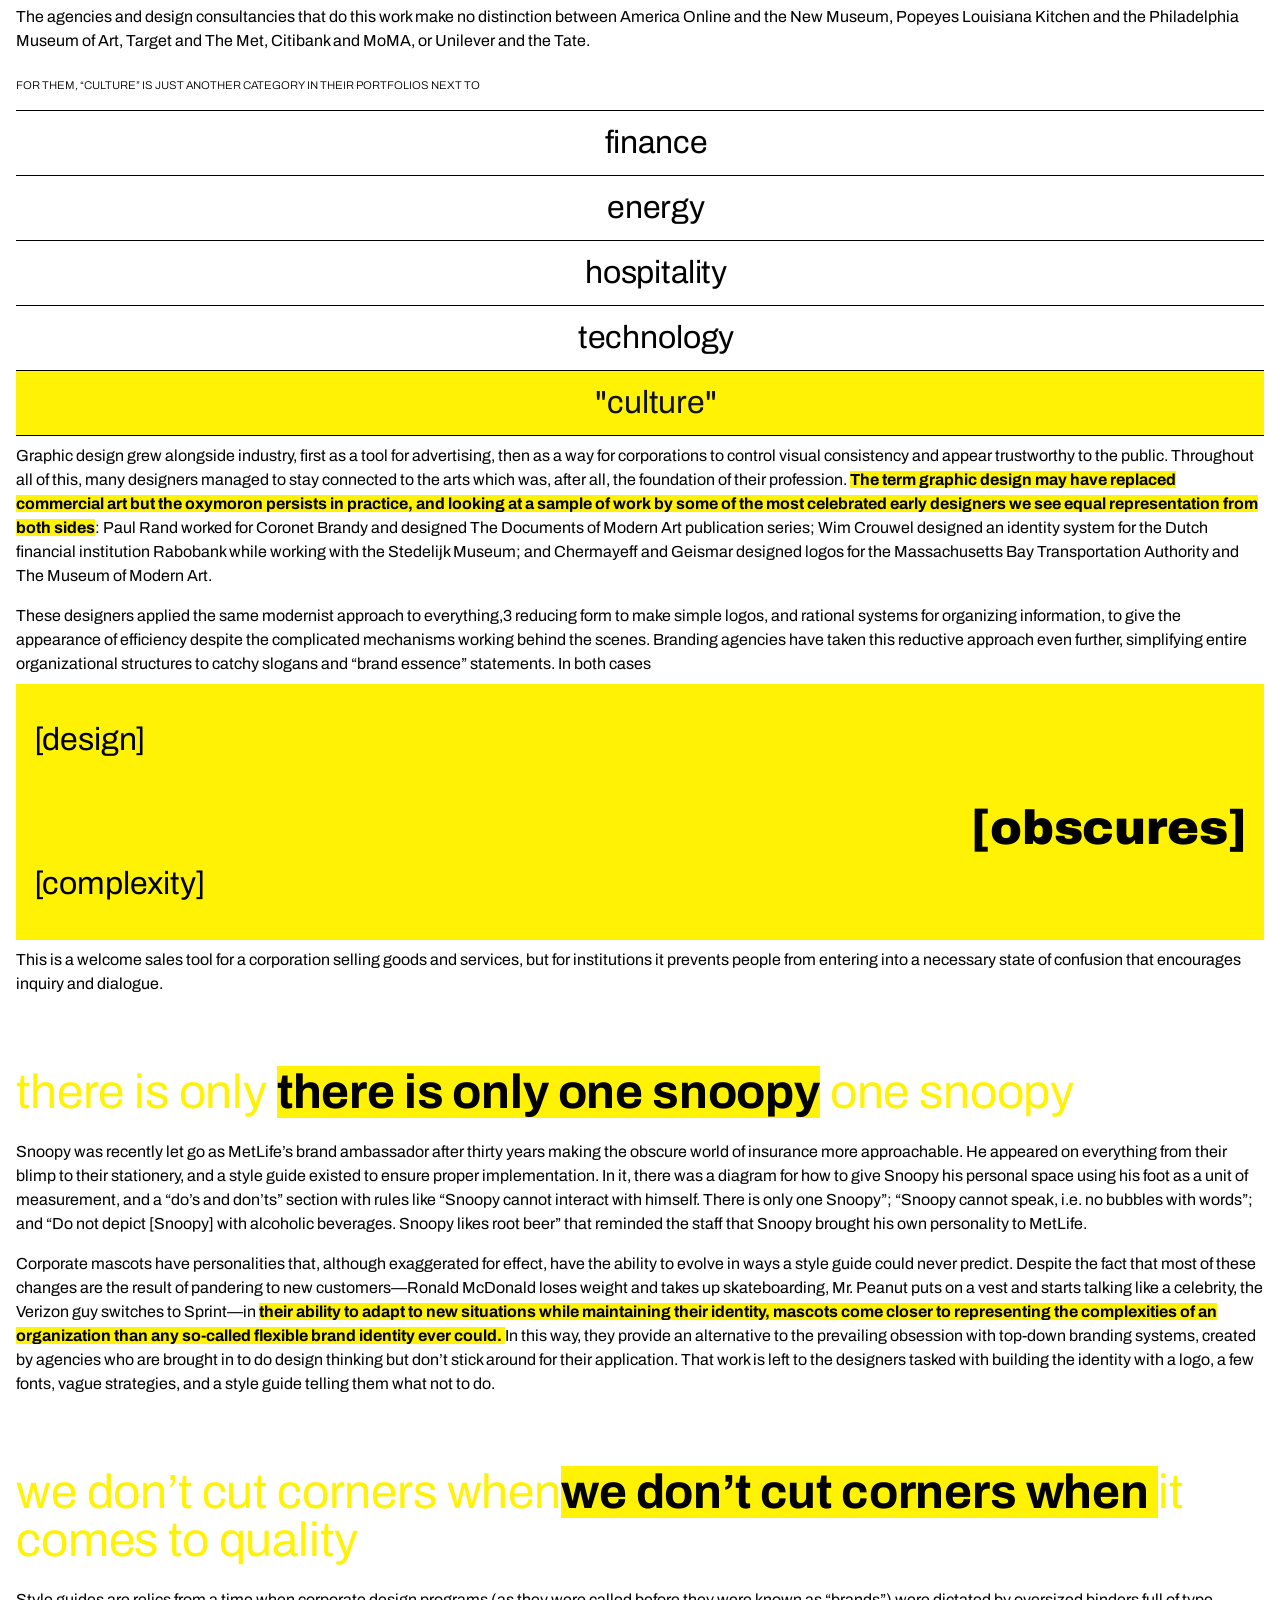
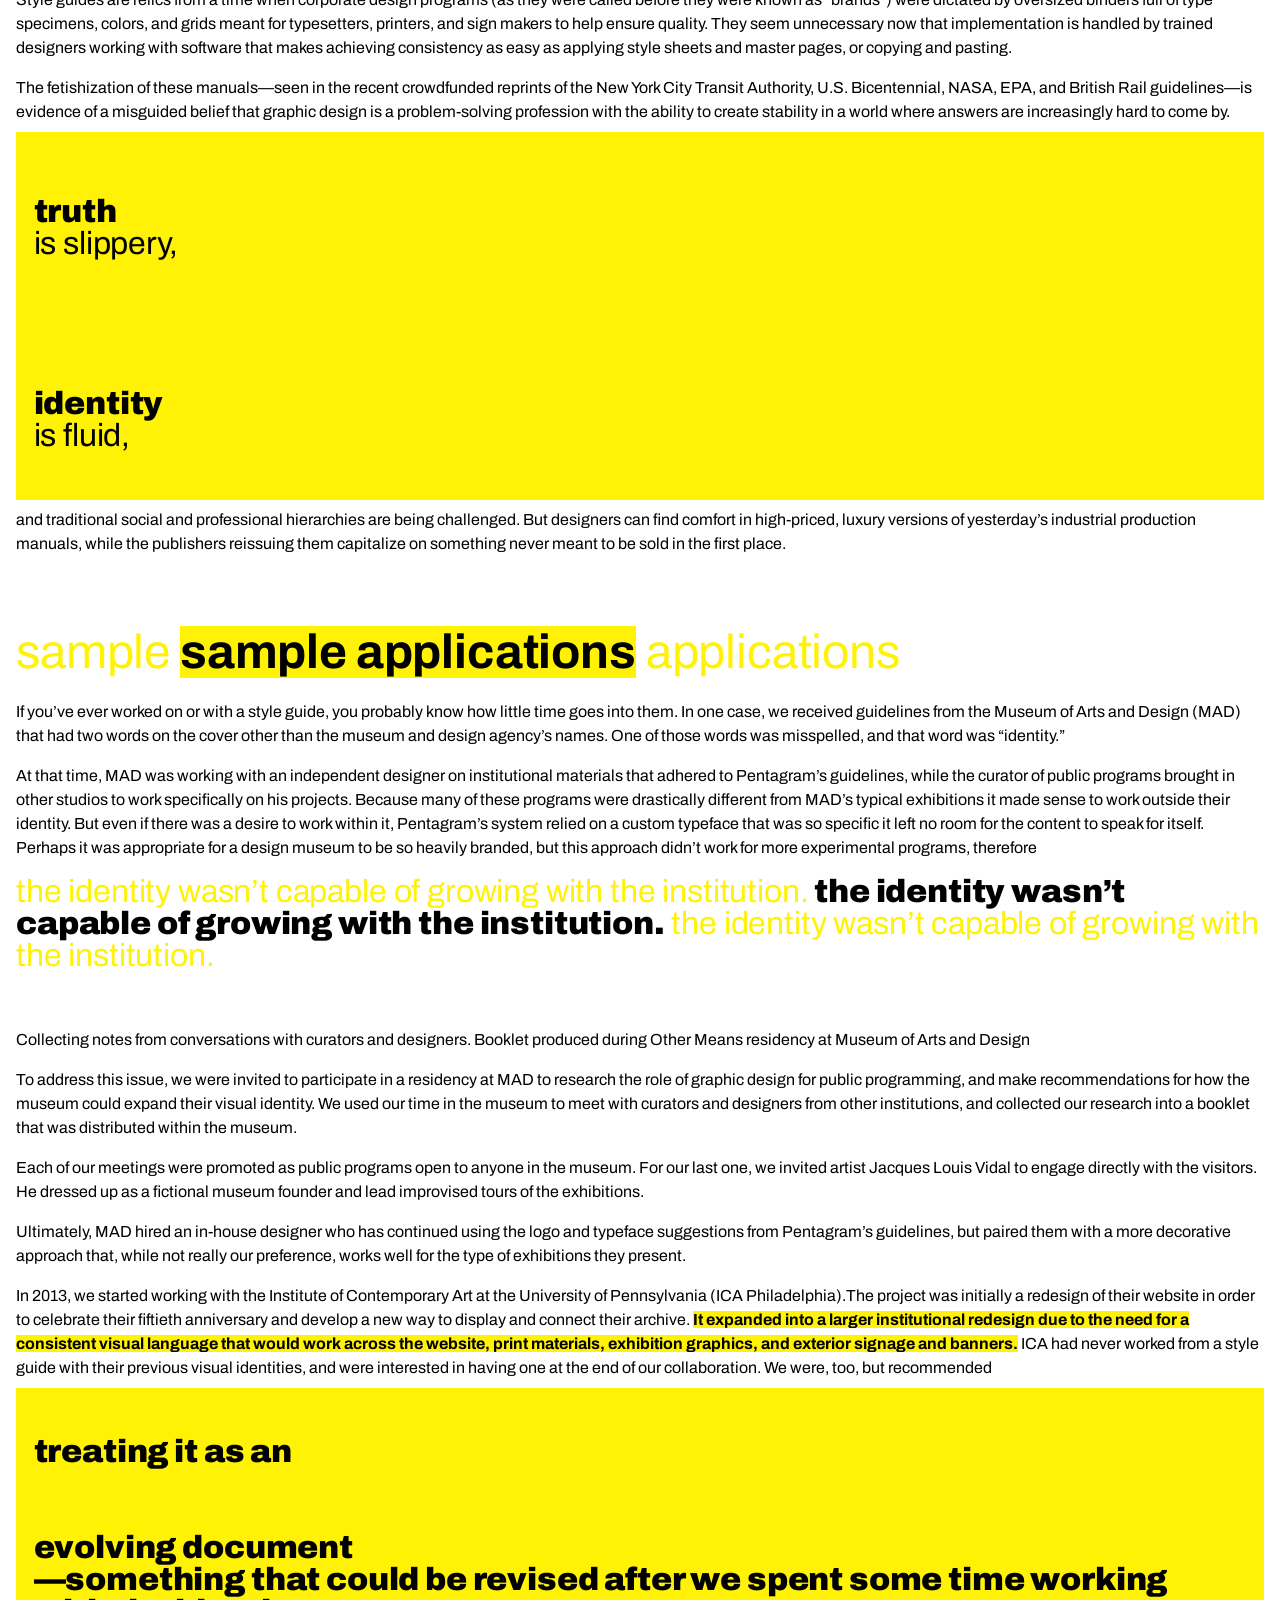
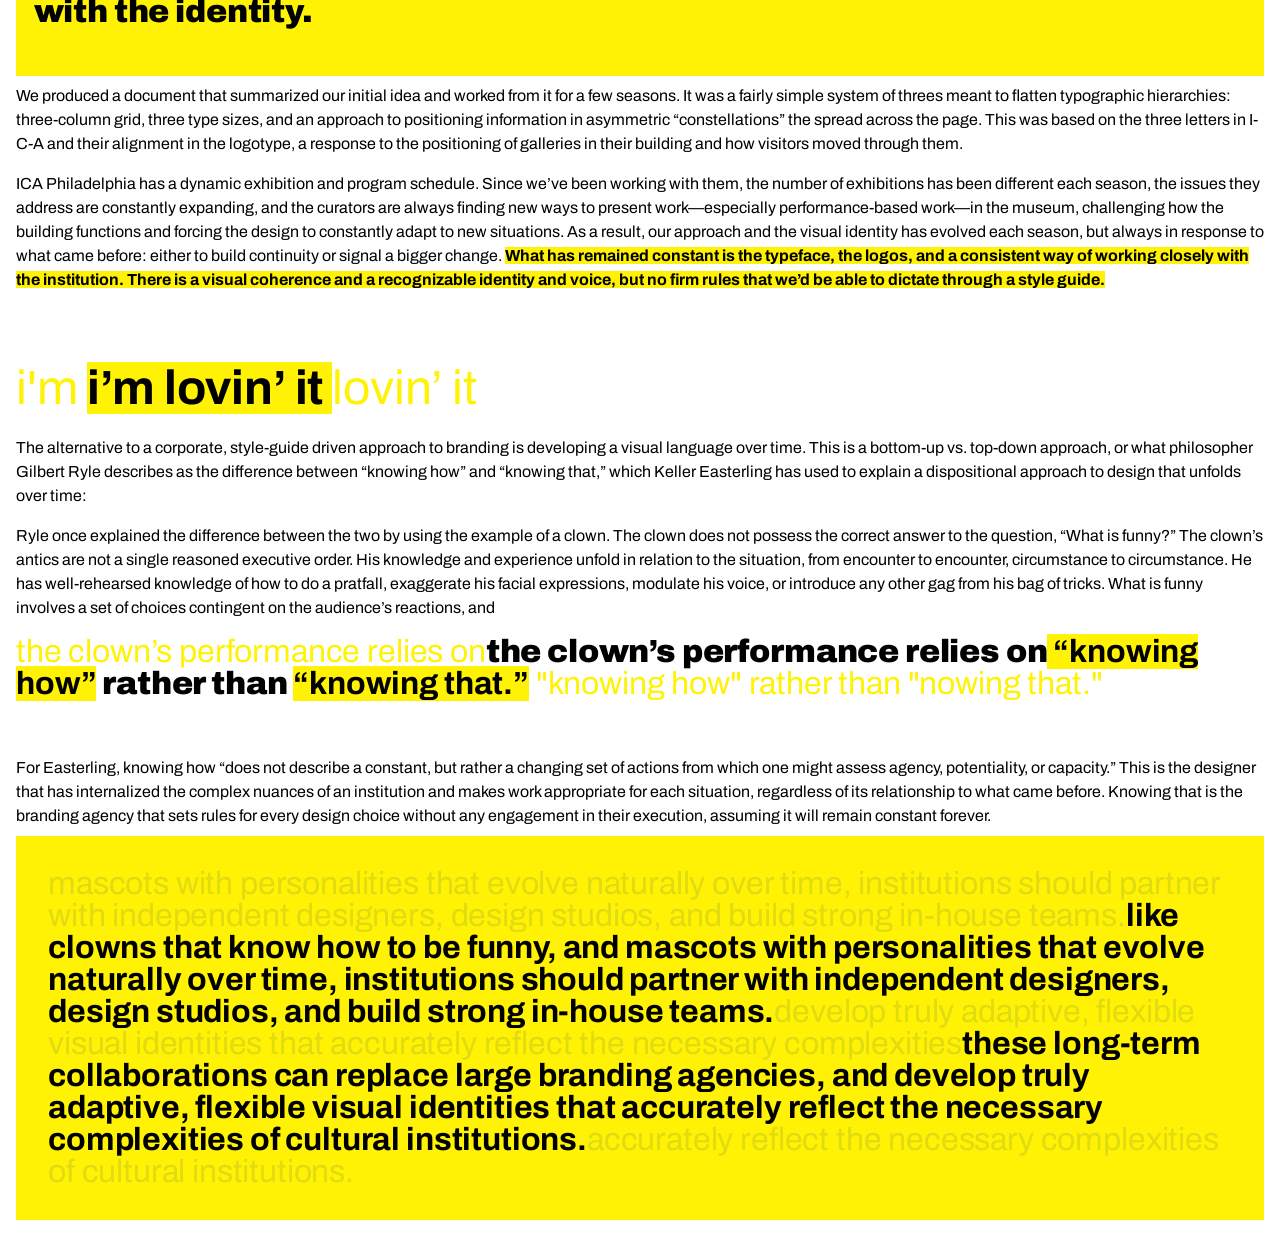
==== commit 87c28c12: "copy and pasting html and css" ====
--- a/article-dynamic/index.html
+++ b/article-dynamic/index.html
@@ -18,7 +18,7 @@
 	<header>
 	<hgroup class="across">
 
-		<h1>Ronald McDonald Ollie Dos And Don’ts:<em>By Other Means</em>What Mascots Can Teach Us About Branding<em>June twenty first twenty seventeen</em> twenty seventeen By Other Means Ronald McDonald Ollie Dos And Don’ts:<em>Ronald McDonald Ollie Dos And Don’ts:</em>What Mascots Can Teach Us About Branding By Other Means June twenty first twenty seventeen<em>What Mascots Can Teach Us About Branding</em>Ronald McDonald Ollie Dos And Don’ts: What Mascots Can Teach Us About Branding</h1>
+		<h1>Paul Davis Twenty Fifteen Dynamic Identities <em>Paul Davis</em> Paul Davis Twenty Fifteen Dynamic Identities g<em>Twenty Fifteen</em> Paul Davis Twenty Fifteen Dynamic Identities <em>Dynamic Identities</em> Paul Davis Twenty Fifteen Dynamic Identities Paul Davis Twenty Fifteen Dynamic Identities </h1>
 
 	</hgroup>
 
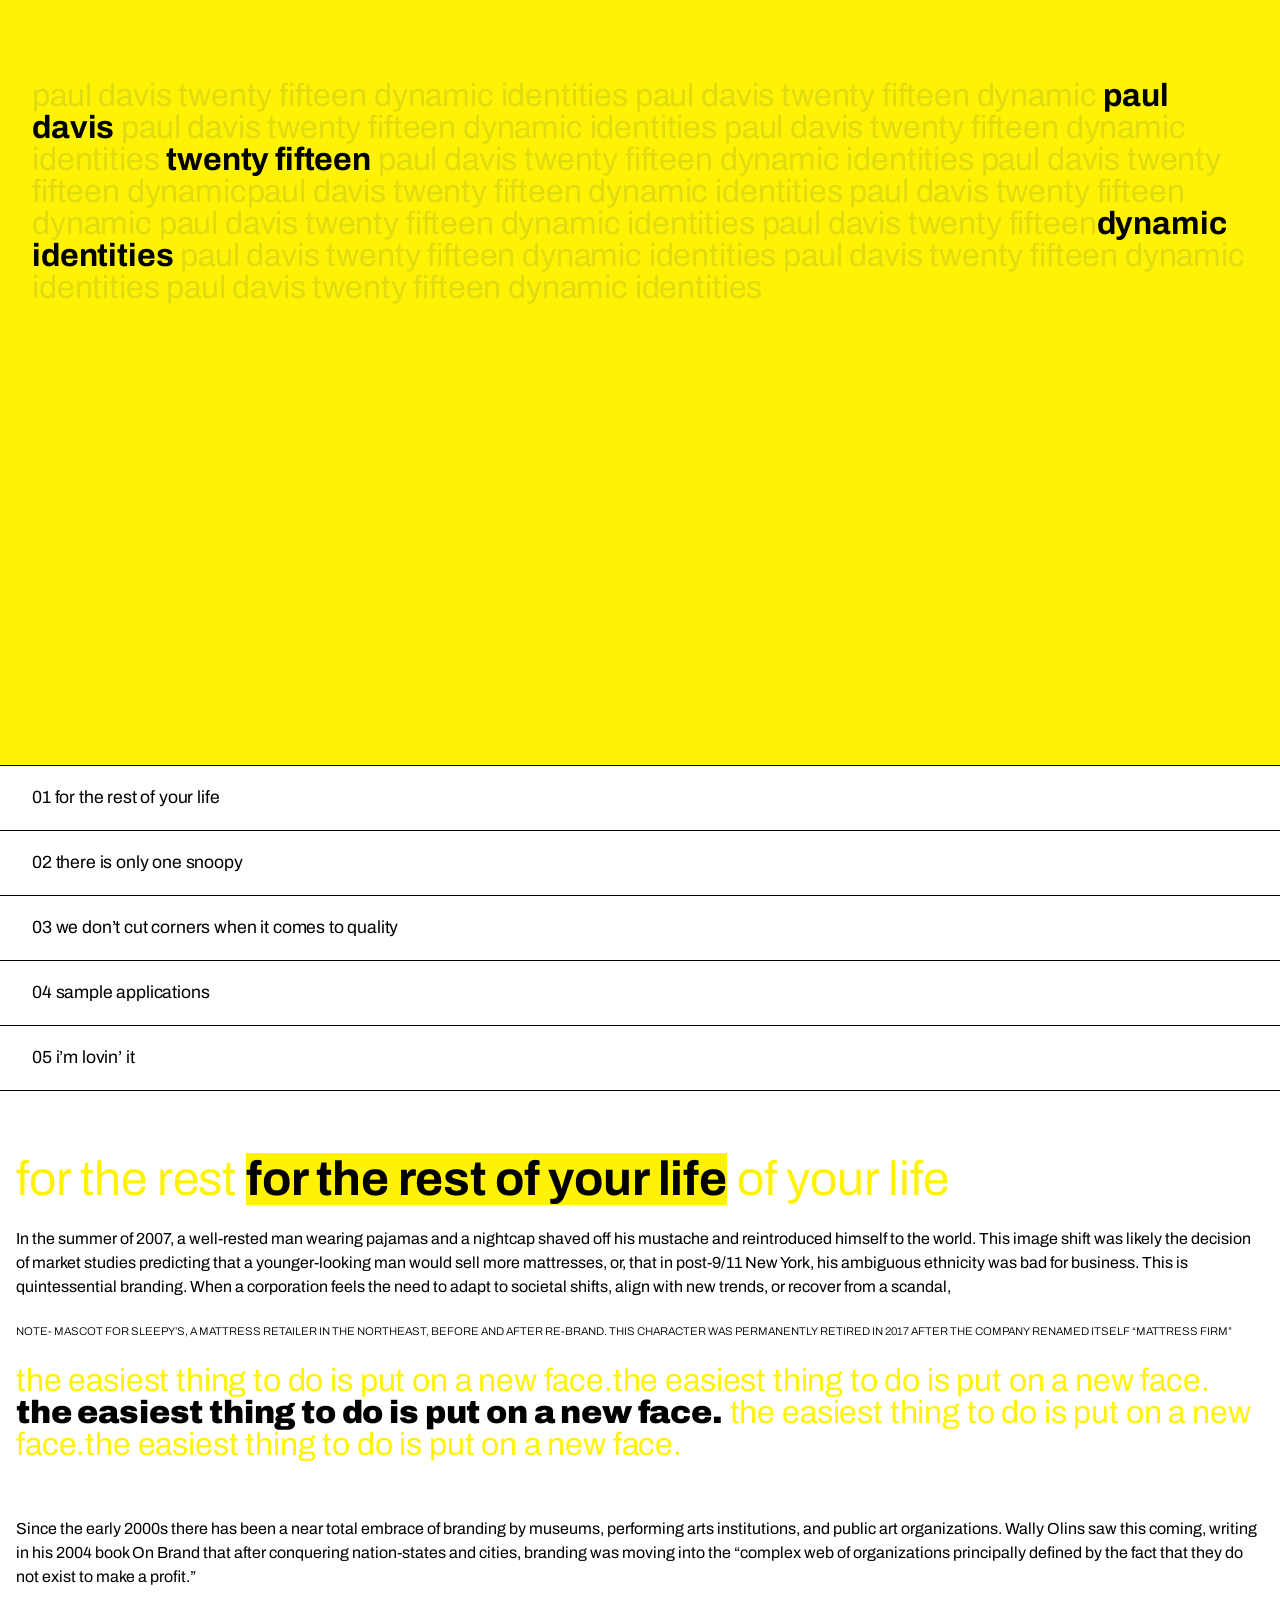
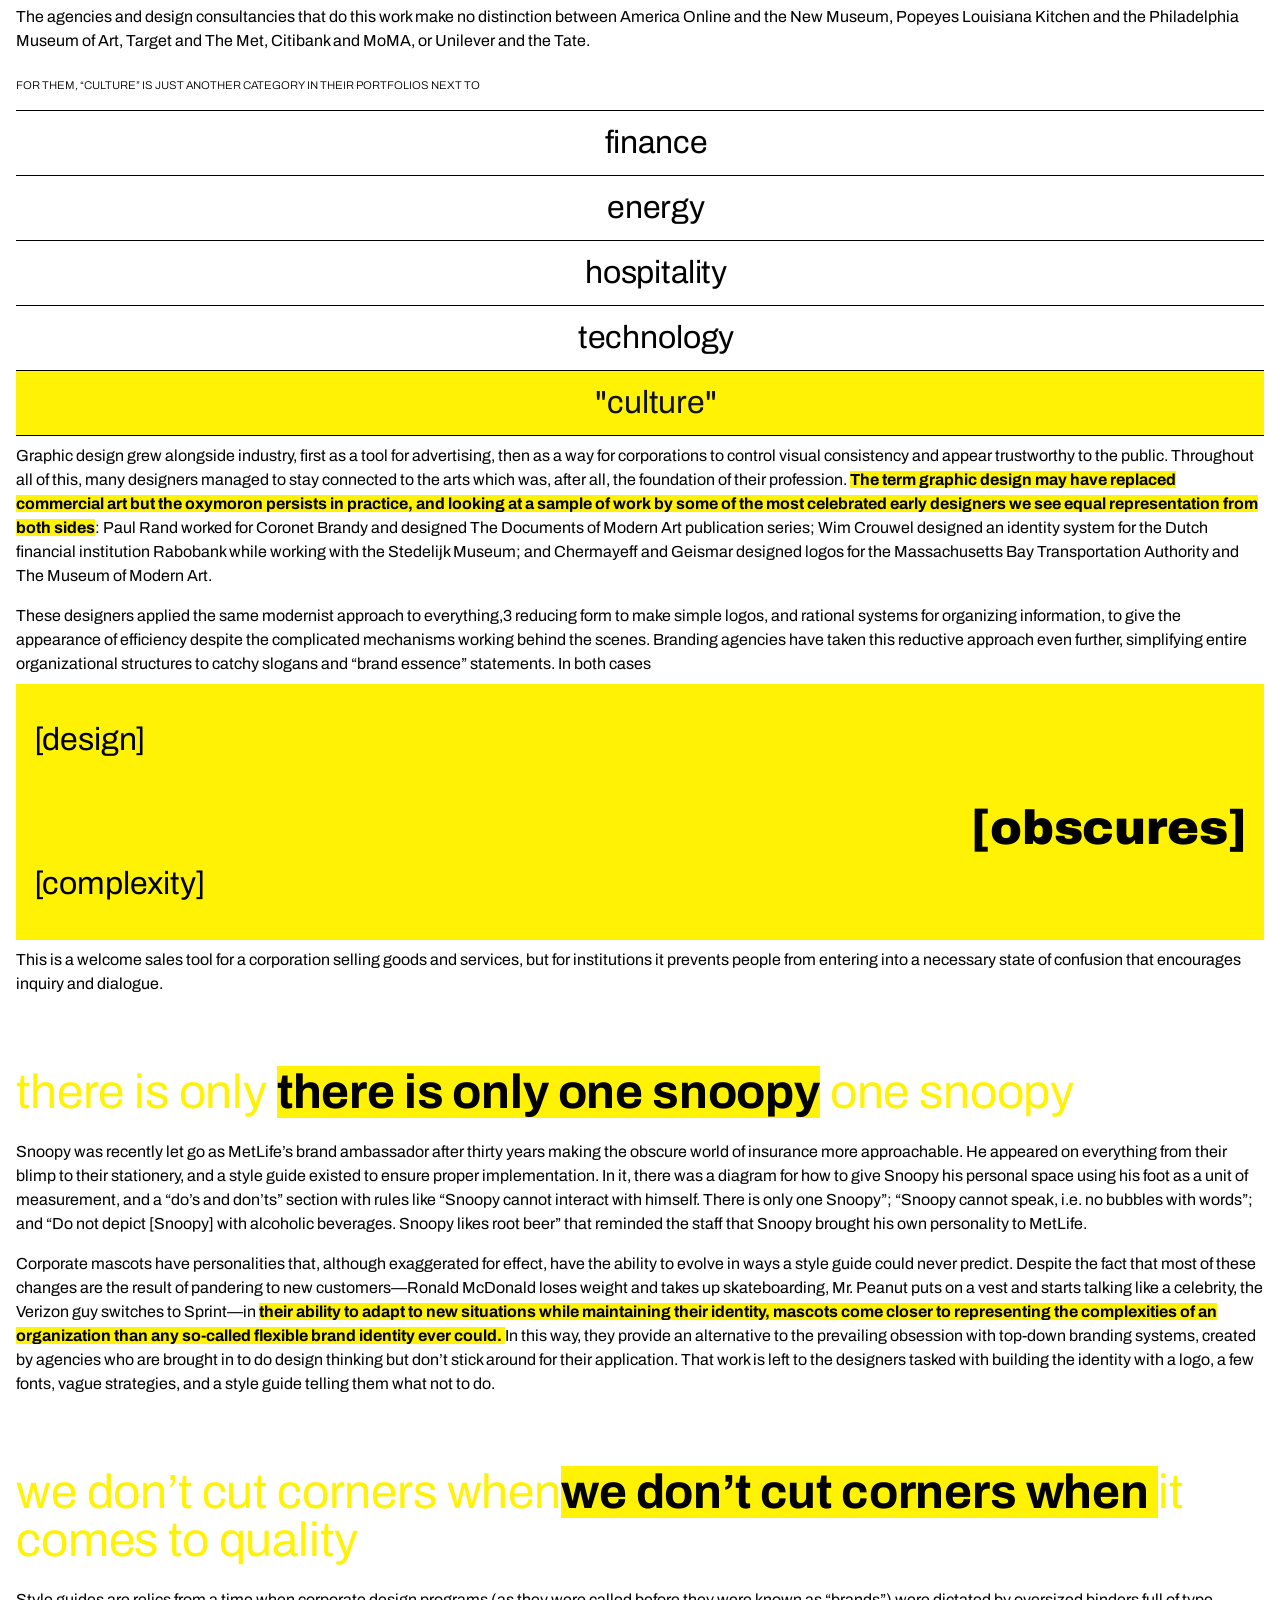
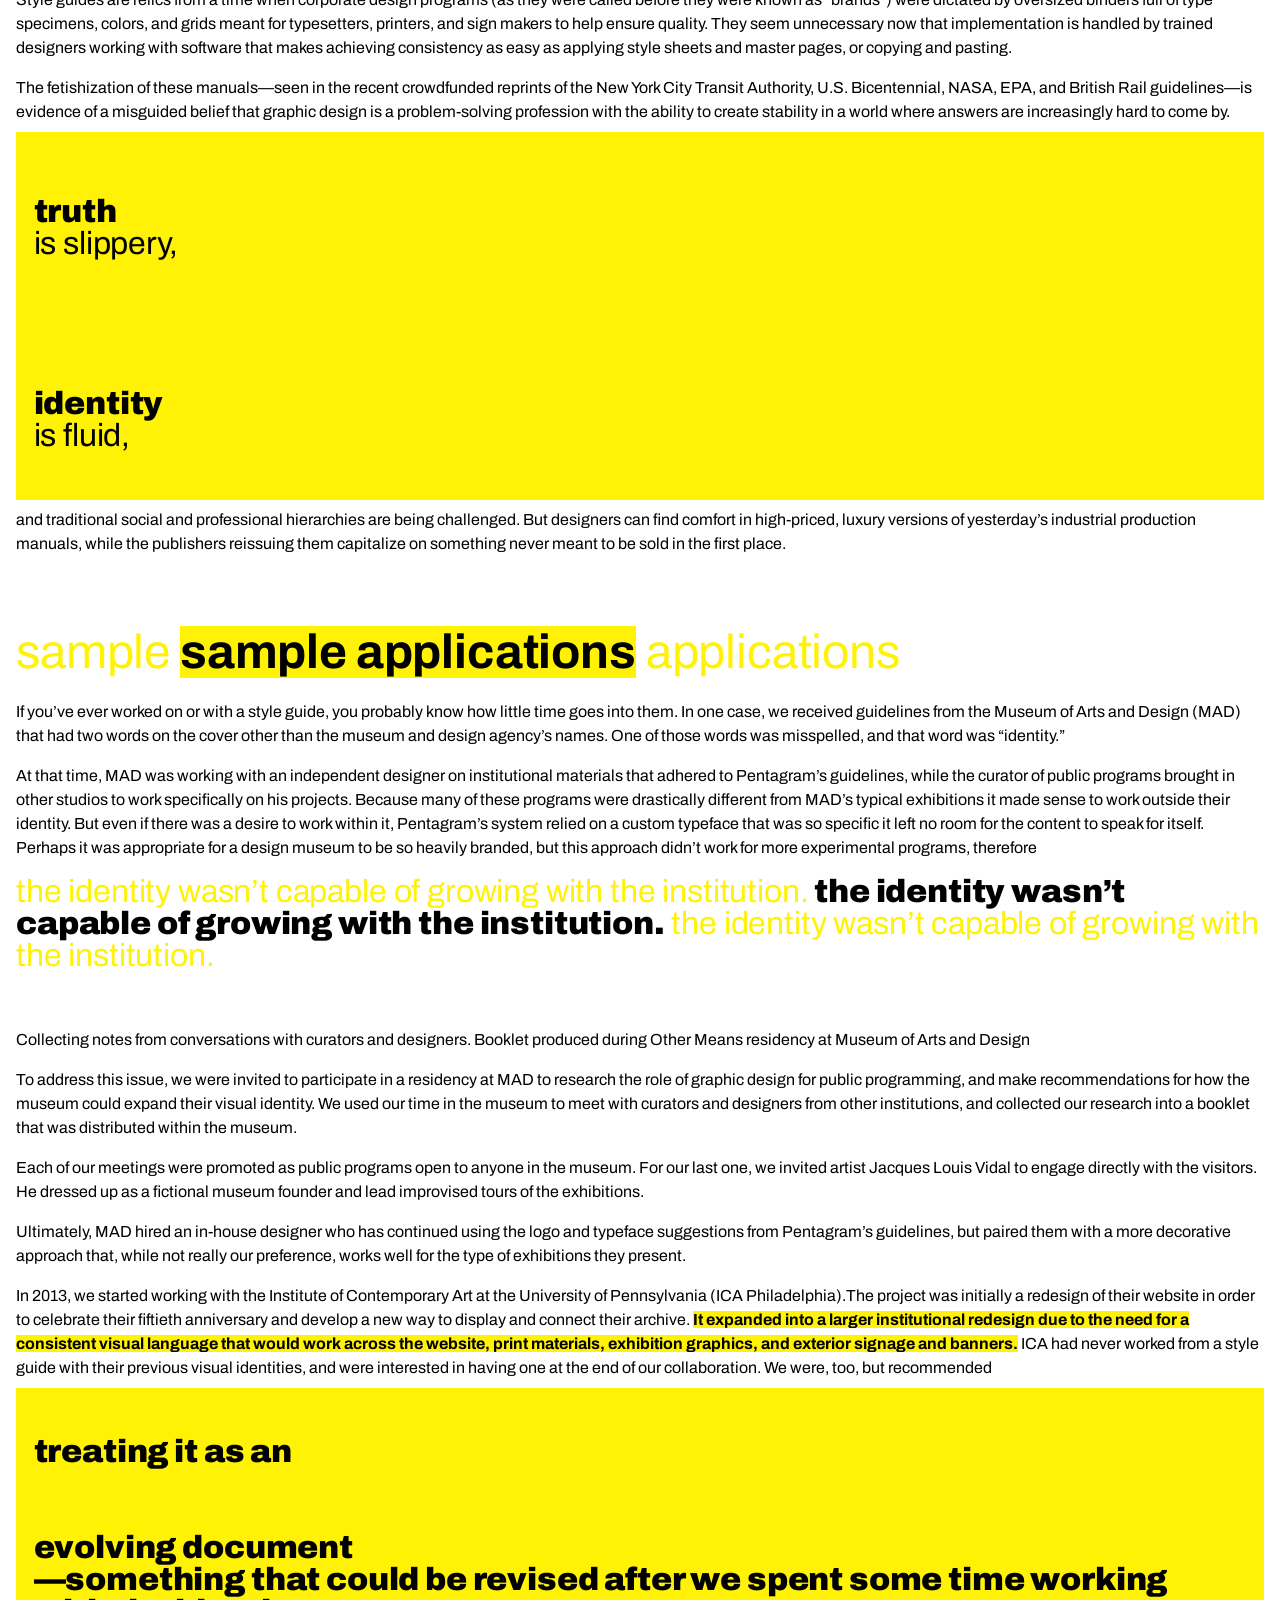
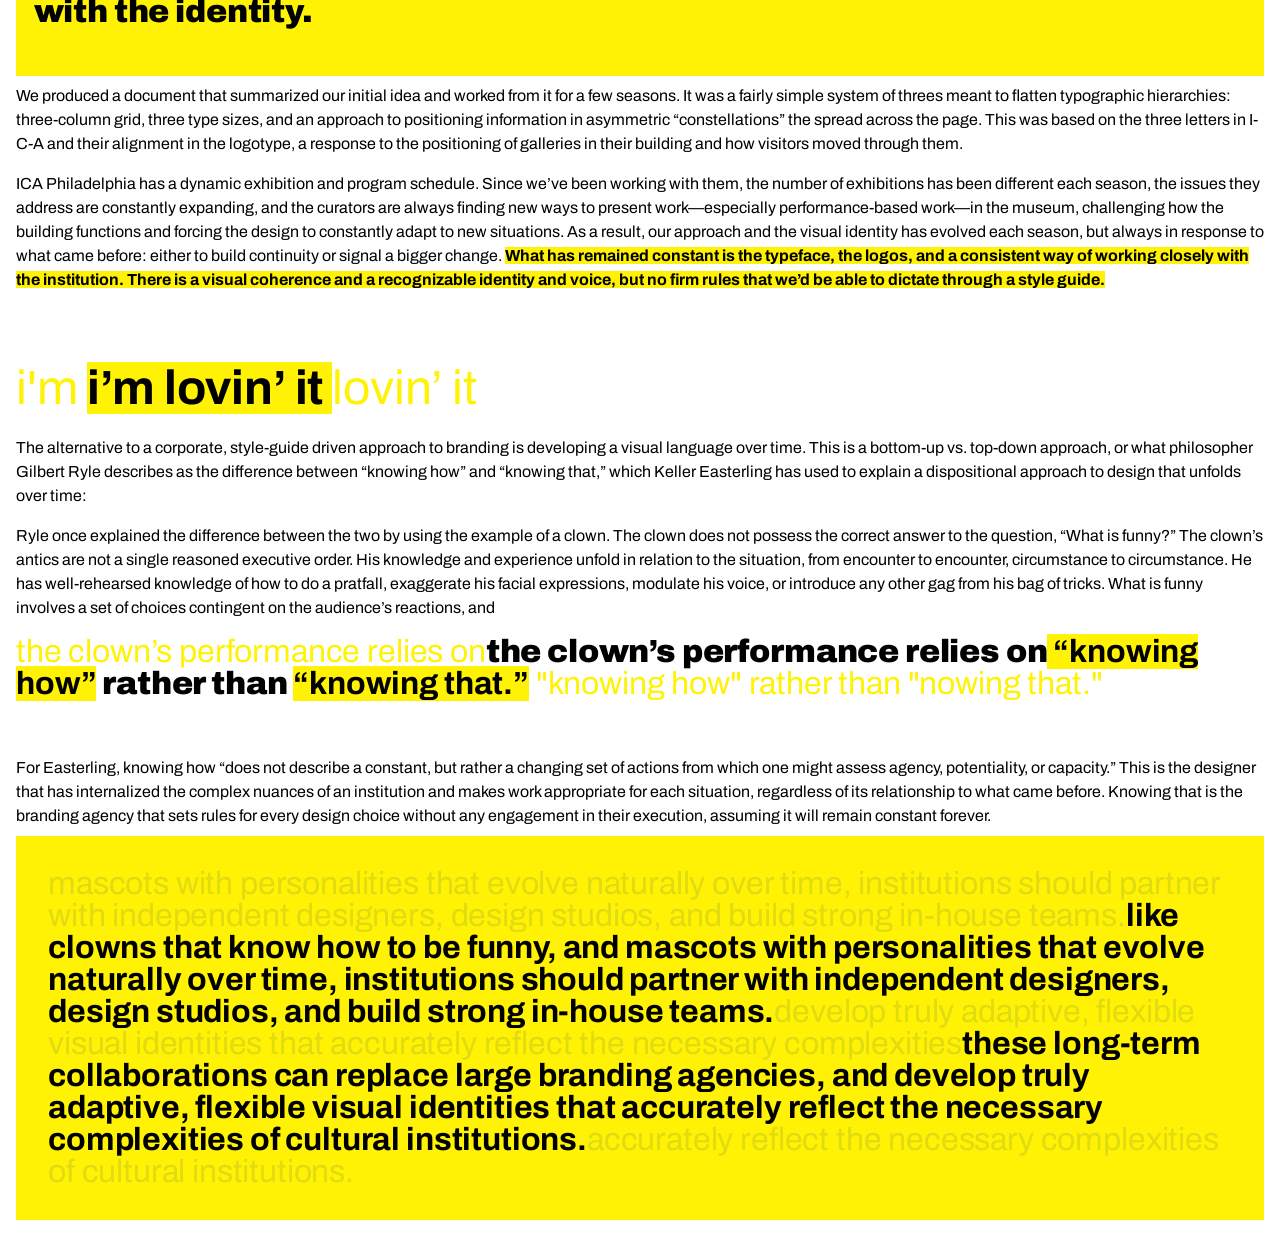
==== commit 5ef3b296: "fixinf the heeader for sketch 2" ====
--- a/article-dynamic/index.html
+++ b/article-dynamic/index.html
@@ -18,7 +18,7 @@
 	<header>
 	<hgroup class="across">
 
-		<h1>Paul Davis Twenty Fifteen Dynamic Identities <em>Paul Davis</em> Paul Davis Twenty Fifteen Dynamic Identities g<em>Twenty Fifteen</em> Paul Davis Twenty Fifteen Dynamic Identities <em>Dynamic Identities</em> Paul Davis Twenty Fifteen Dynamic Identities Paul Davis Twenty Fifteen Dynamic Identities </h1>
+		<h1>Paul Davis Twenty Fifteen Dynamic Identities Paul Davis Twenty Fifteen Dynamic <em>Paul Davis</em> Paul Davis Twenty Fifteen Dynamic Identities Paul Davis Twenty Fifteen Dynamic Identities <em>Twenty Fifteen</em> Paul Davis Twenty Fifteen Dynamic Identities Paul Davis Twenty Fifteen DynamicPaul Davis Twenty Fifteen Dynamic Identities Paul Davis Twenty Fifteen Dynamic Paul Davis Twenty Fifteen Dynamic Identities Paul Davis Twenty Fifteen<em>Dynamic Identities</em> Paul Davis Twenty Fifteen Dynamic Identities Paul Davis Twenty Fifteen Dynamic Identities Paul Davis Twenty Fifteen Dynamic Identities </h1>
 
 	</hgroup>
 
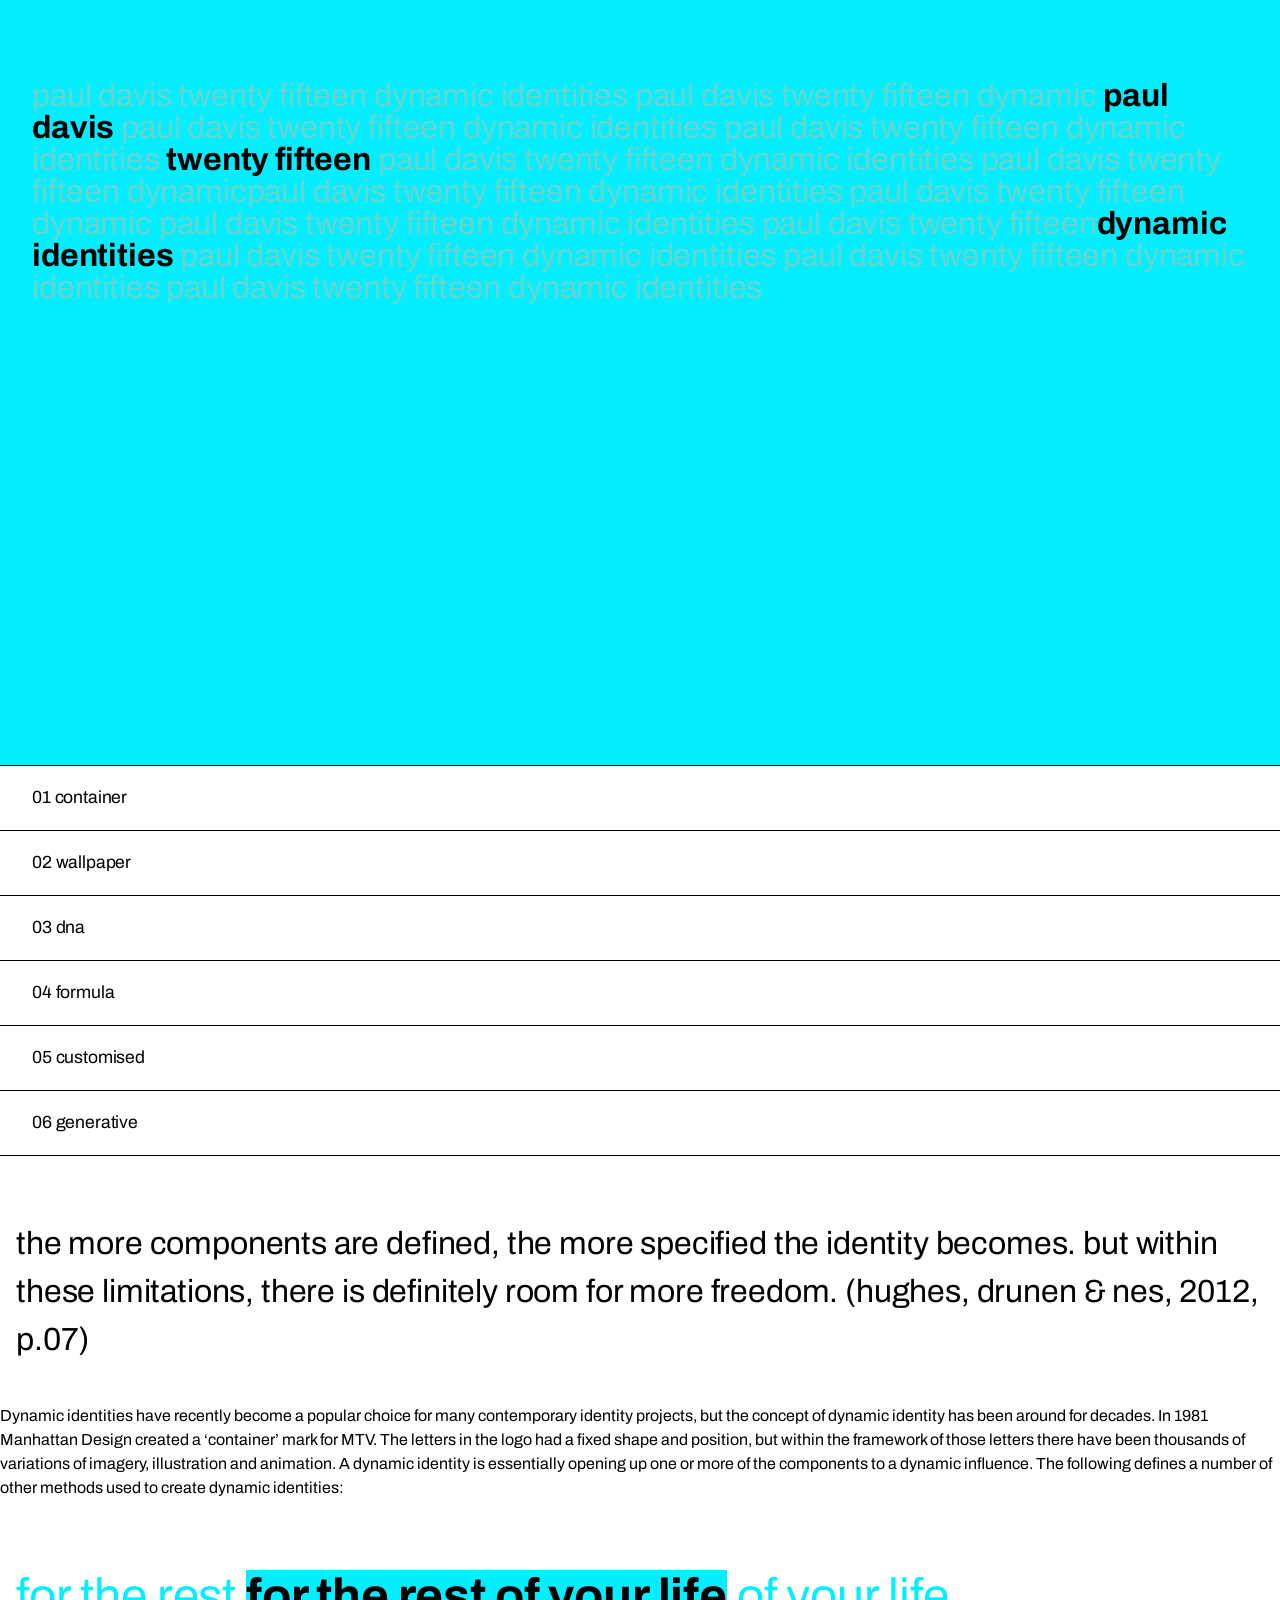
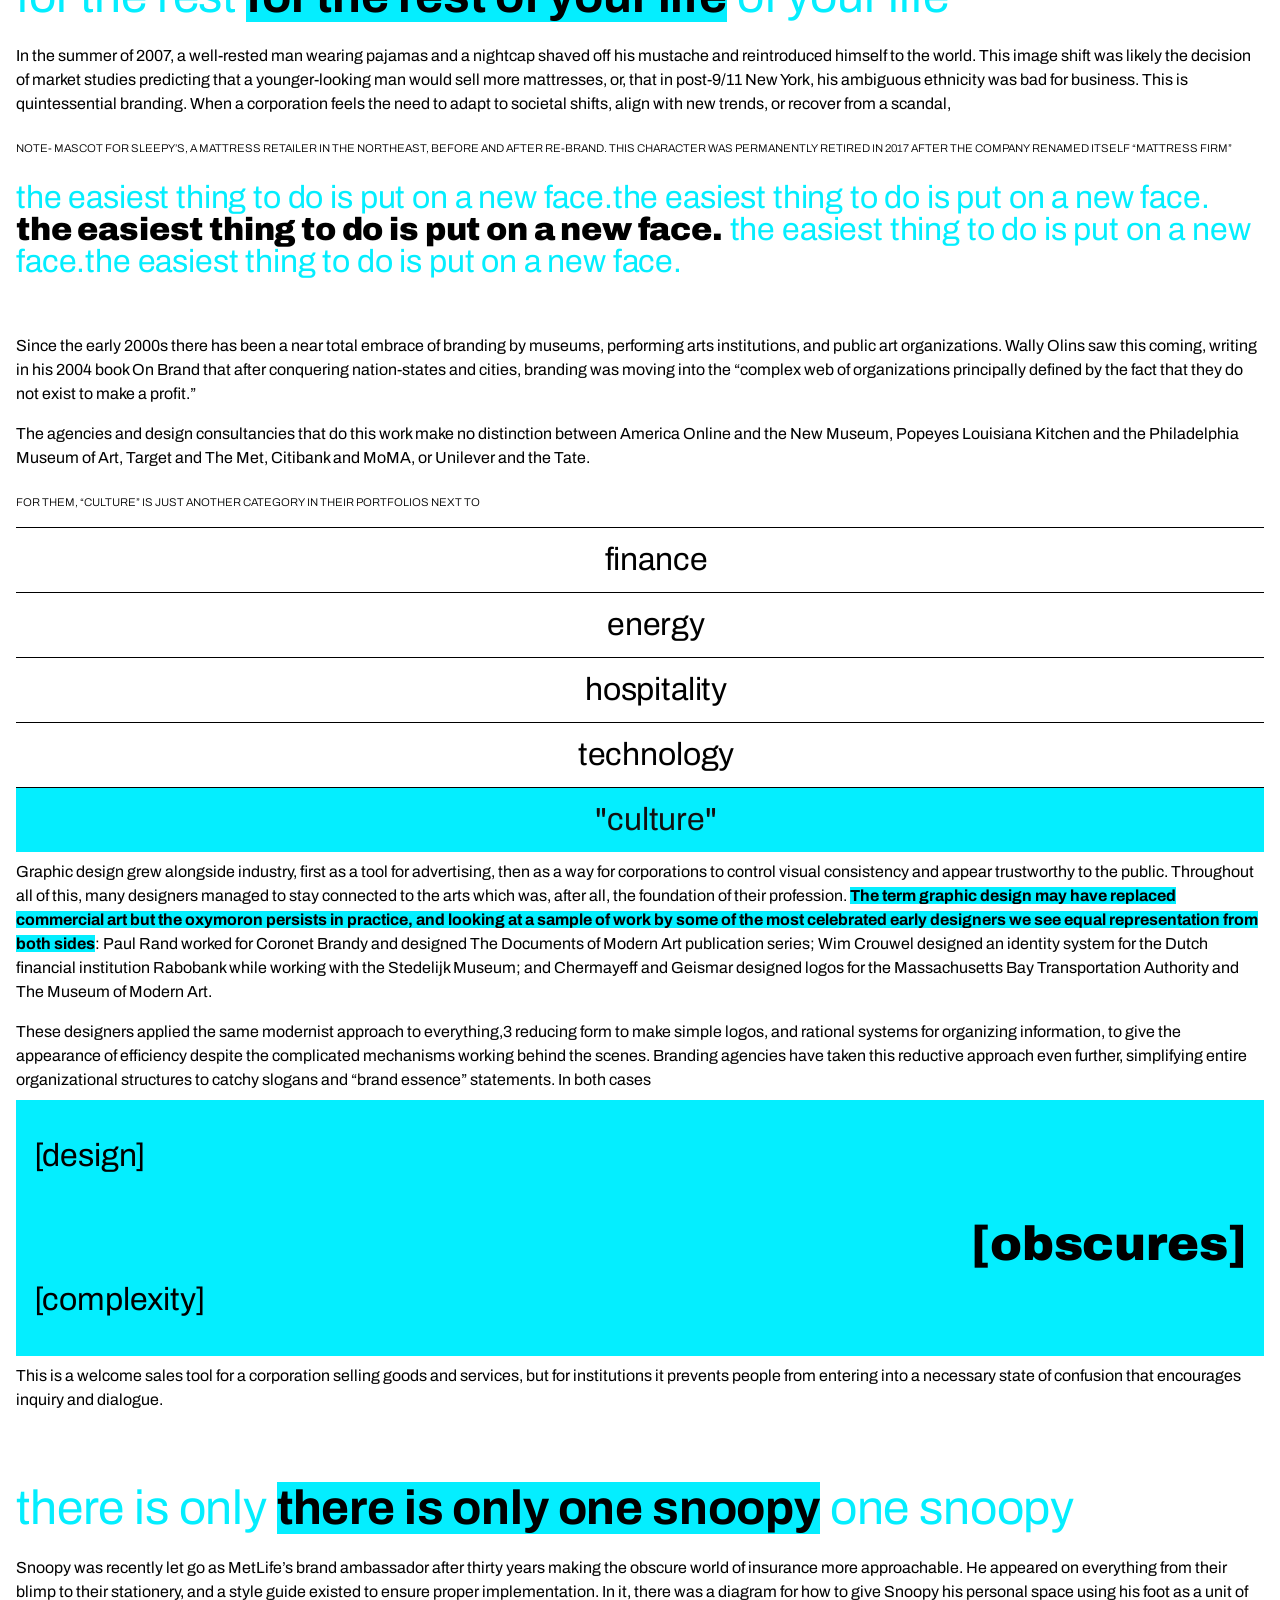
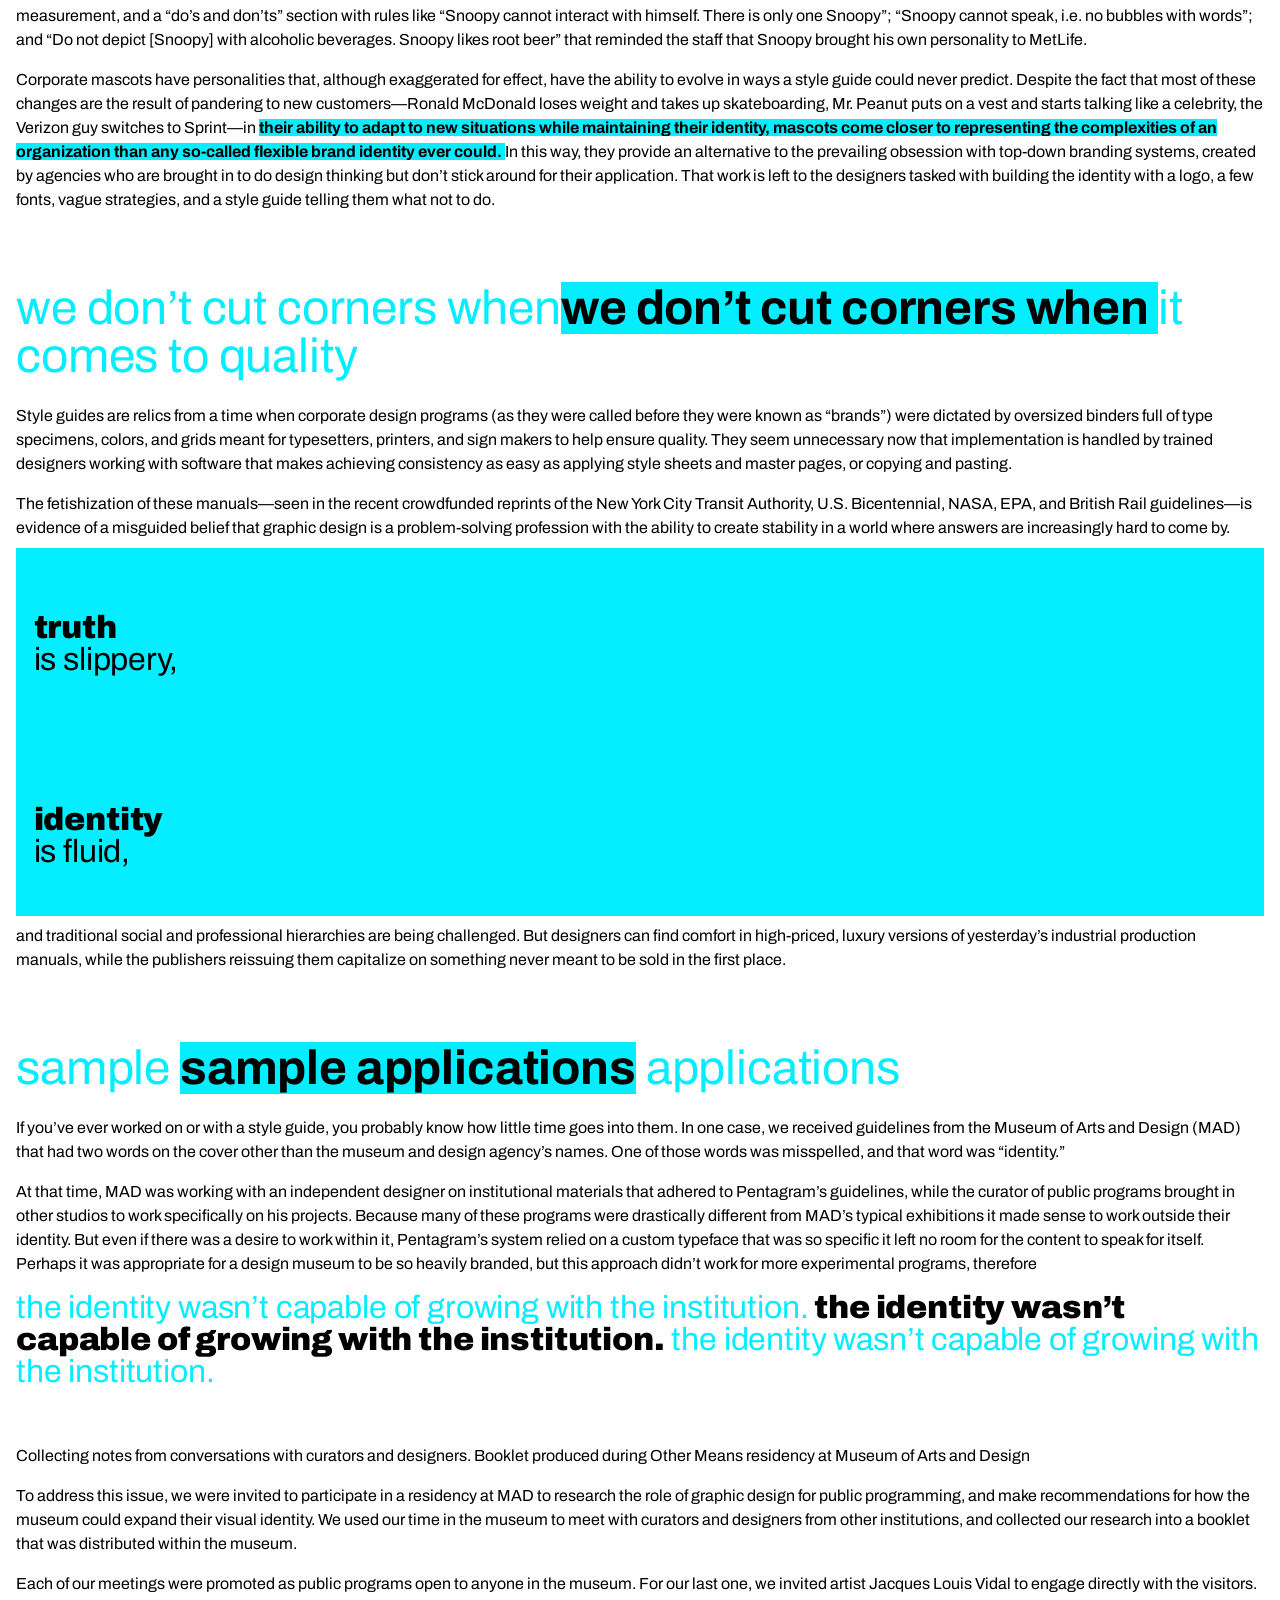
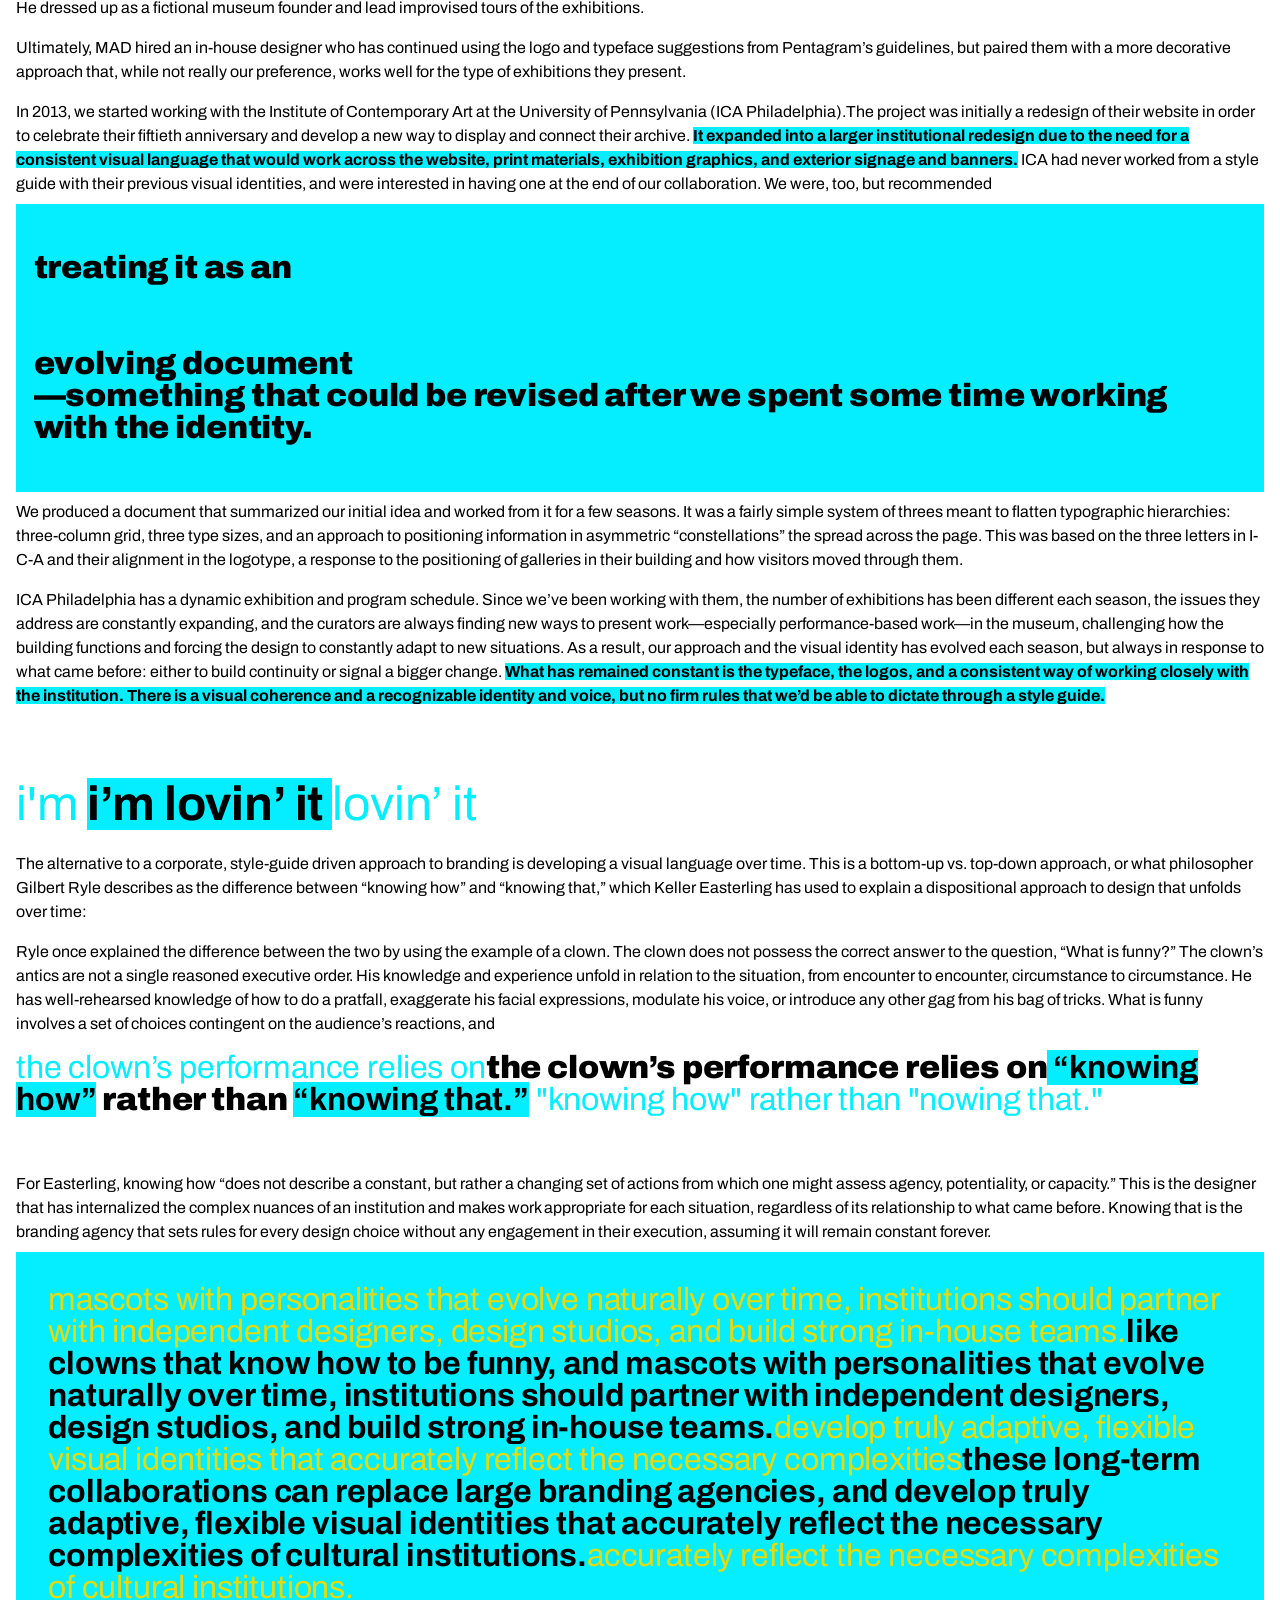
==== commit 037e1eac: "putting in dynamic" ====
--- a/article-dynamic/index.html
+++ b/article-dynamic/index.html
@@ -27,34 +27,45 @@
 			<ul>
 					<li>
 						<!-- I used anchor elements because each section can be accessed directly. The navigation is not only decorative it gives the reader control over how they move through the page. -->
-						<a href="#FortheRestofYourLife">01 For the Rest of Your Life</a>
+						<a href="#Container">01 Container</a>
 					</li>
 
 
 
 					<li>
-						<a href="#ThereisOnlyOneSnoopy">02 There is Only One Snoopy</a>
+						<a href="#Wallpaper">02 Wallpaper</a>
 					</li>
 
 
 
 					<li>
-						<a href="#WeDontCutCornersWhenitComestoQuality">03 We Don’t Cut Corners When it Comes to Quality</a>
+						<a href="#DNA">03 DNA</a>
 					</li>
 
 
 
 					<li>
-						<a href="#SampleApplications">04 Sample Applications</a>
+						<a href="#Formula">04 Formula</a>
 					</li>
 
 
 					<li>
-						<a href="#ImLovinIt">05 I’m Lovin’ It </a>
+						<a href="#Customised">05 Customised </a>
+					</li>
+
+					<li>
+						<a href="#Generative">06 Generative </a>
 					</li>
 				</ul>
 			</nav>
 		</header>
+
+<section>
+	<h2>The more components are defined, the more specified the identity becomes. But within these limitations, there is definitely room for more freedom. (Hughes, Drunen & Nes, 2012, p.07)</h2></section>
+
+	<p>Dynamic identities have recently become a popular choice for many contemporary identity projects, but the concept of dynamic identity has been around for decades. In 1981 Manhattan Design created a ‘container’ mark for MTV. The letters in the logo had a fixed shape and position, but within the framework of those letters there have been thousands of variations of imagery, illustration and animation. A dynamic identity is essentially opening up one or more of the components to a dynamic influence. The following defines a number of other methods used to create dynamic identities:</p>
+
+
 <section>
 		<article id="FortheRestofYourLife">
 
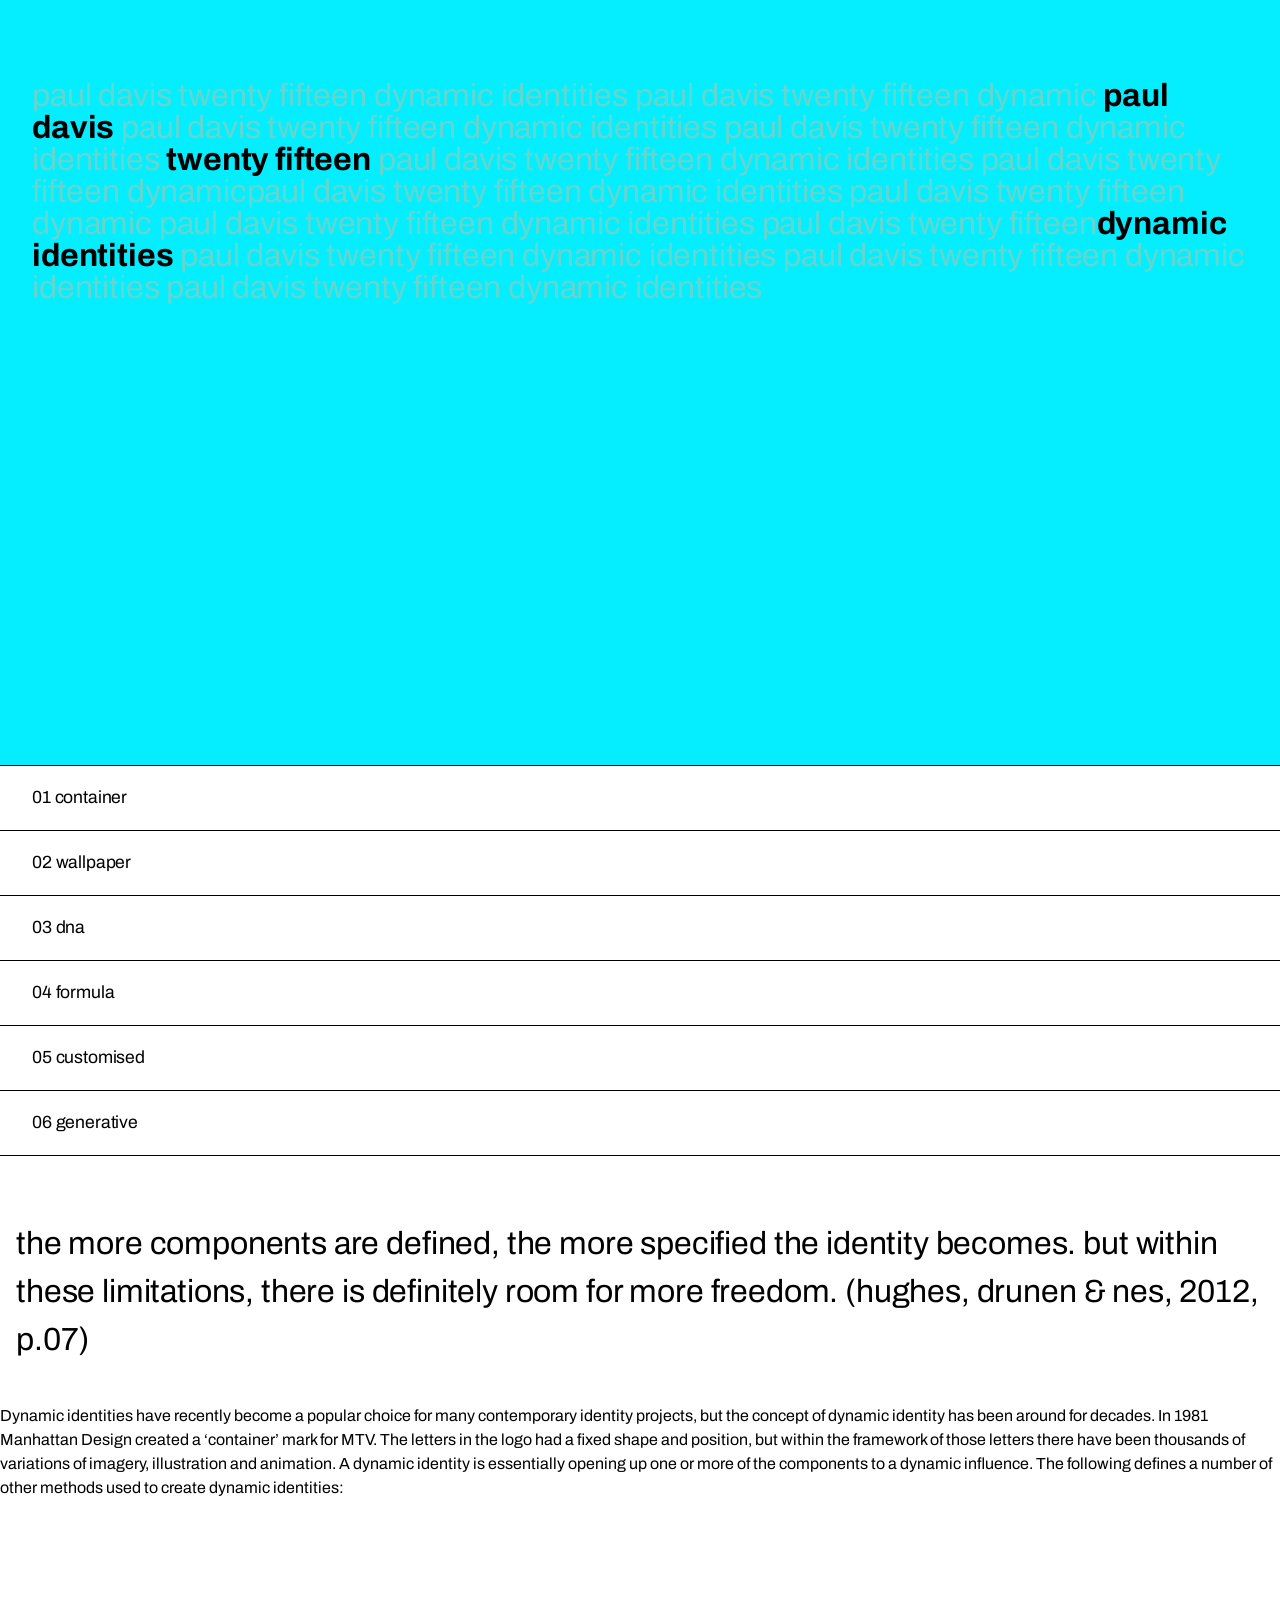
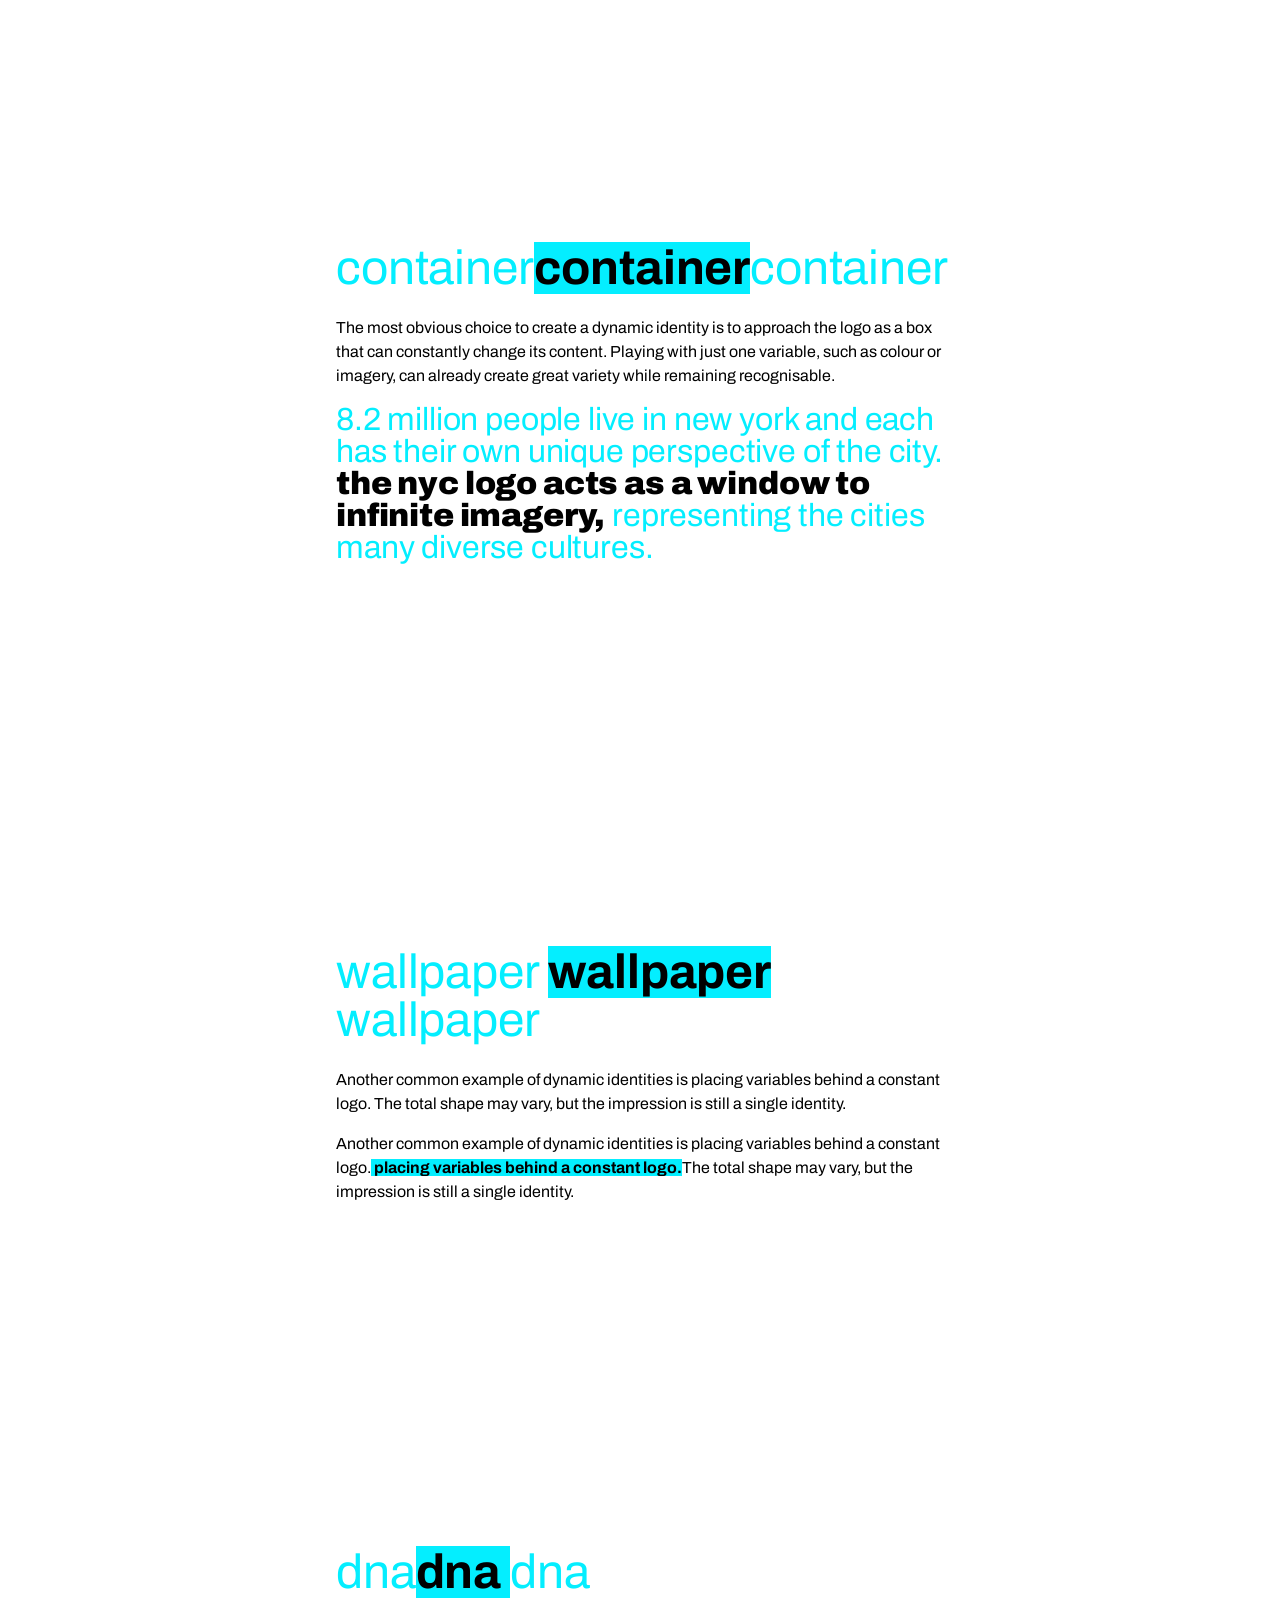
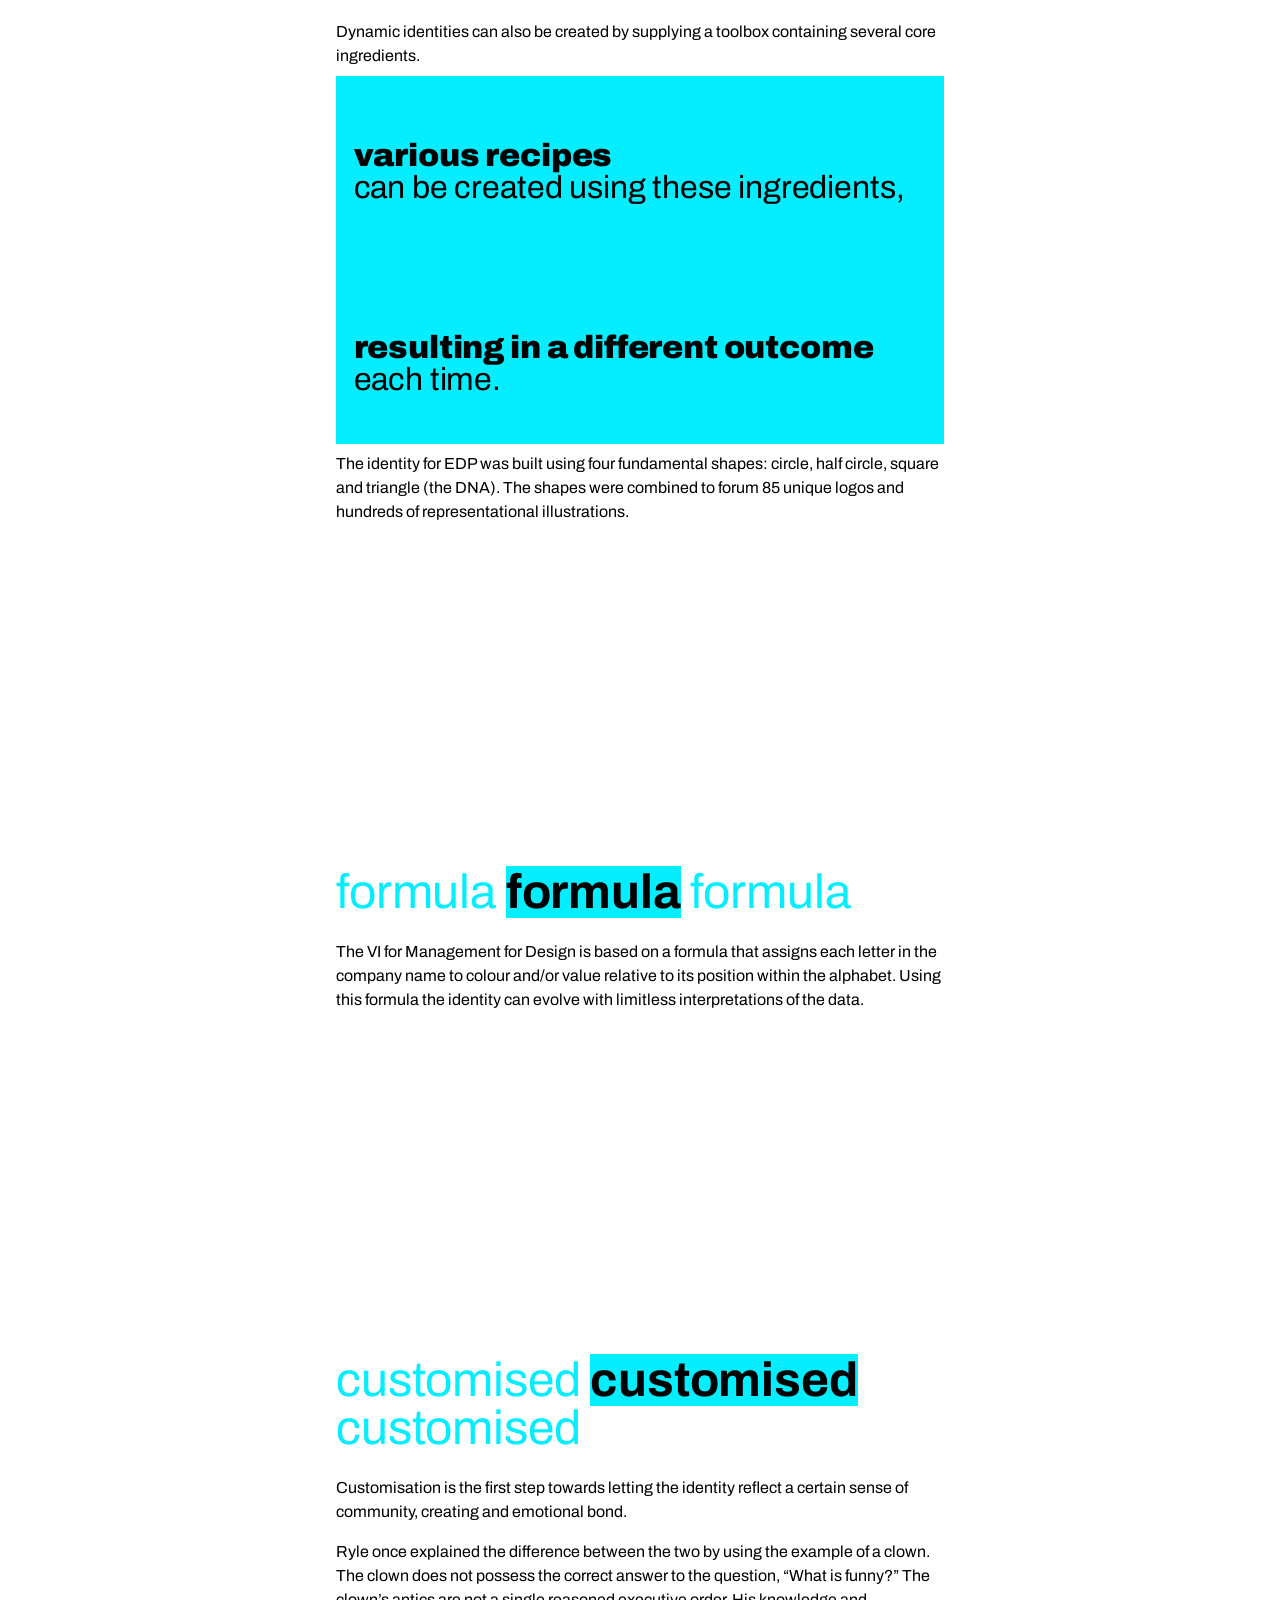
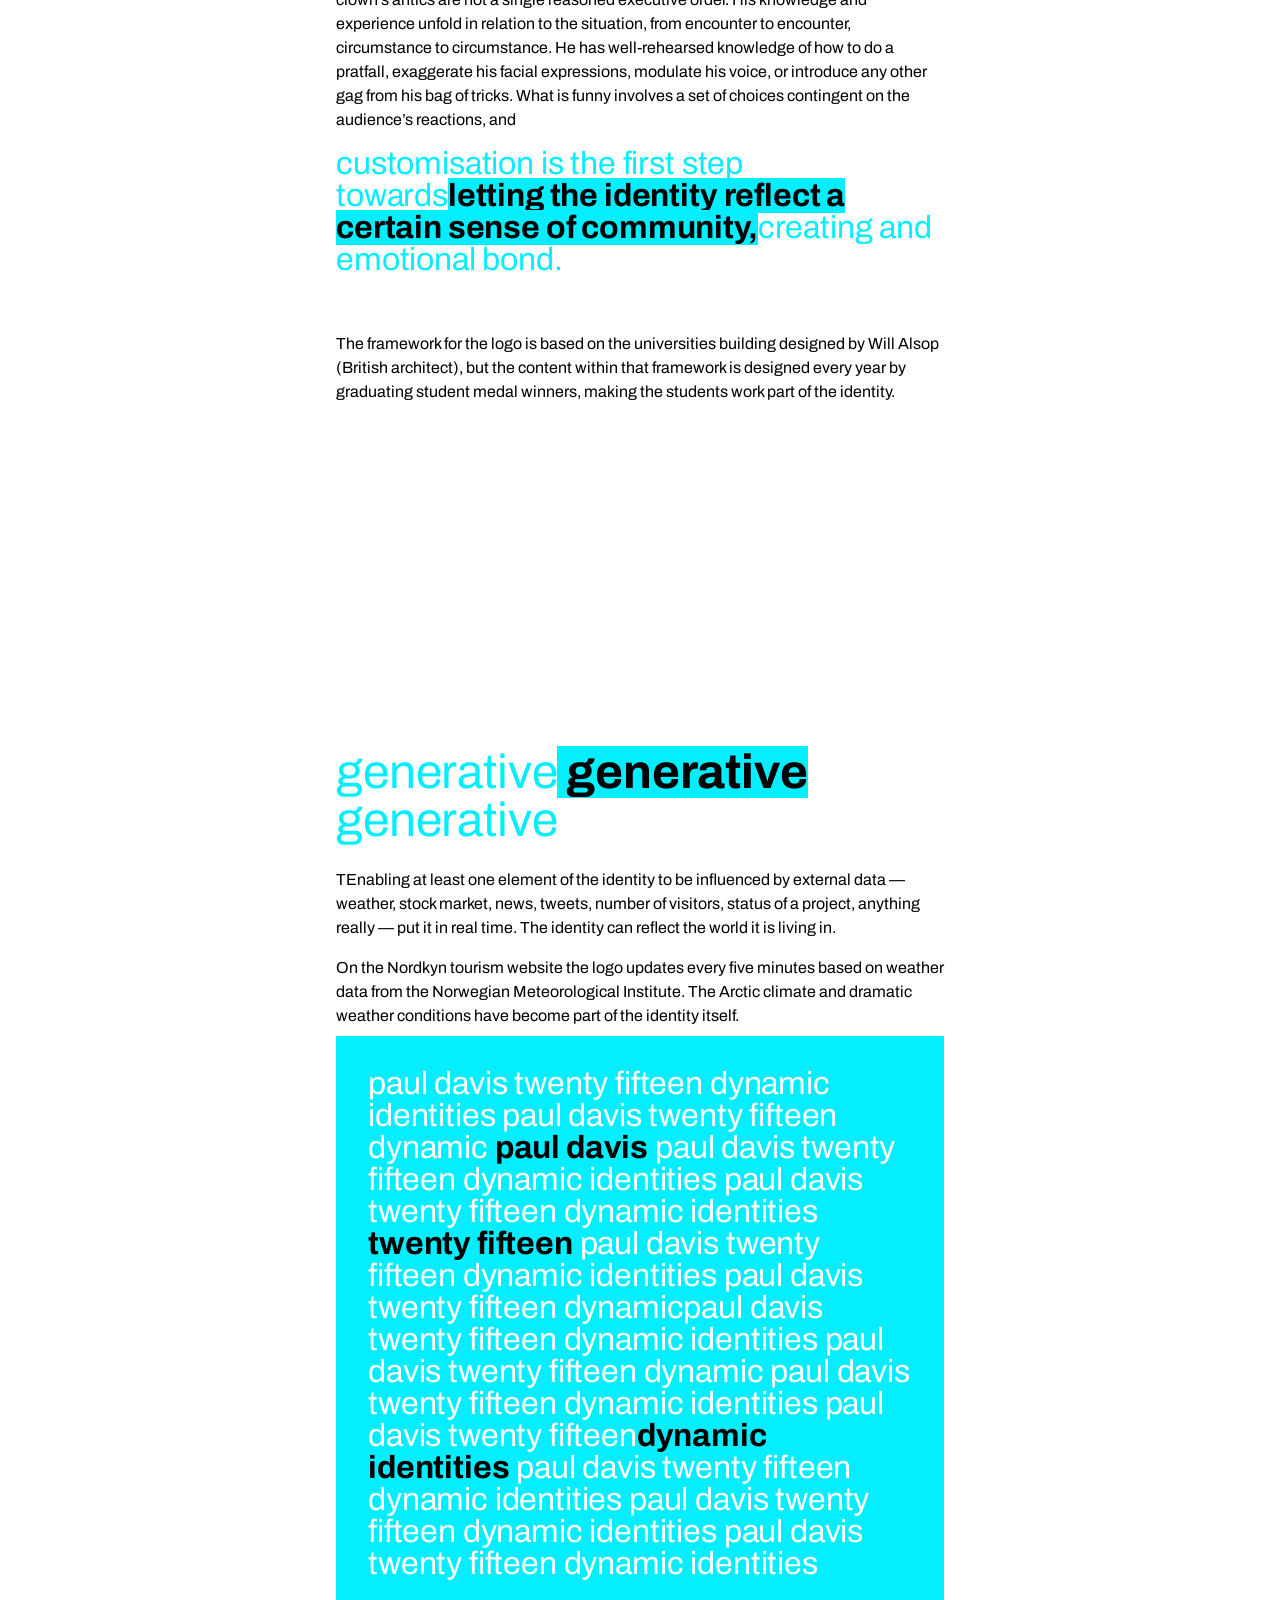
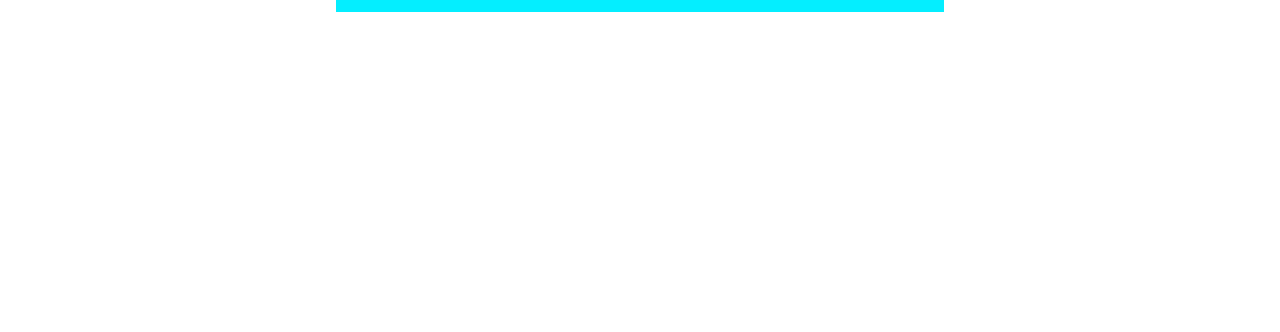
==== commit be602d6b: "this is badddd" ====
--- a/article-dynamic/index.html
+++ b/article-dynamic/index.html
@@ -67,19 +67,19 @@
 
 
 <section>
-		<article id="FortheRestofYourLife">
-
-			<h3>For the Rest <mark>For the Rest of Your Life</mark> of Your Life</h3>
+		<article id="Container">
+
+			<h3>Container<mark>Container</mark>Container</h3>
 
 			<!-- I used h3 for the individual section headings because they are below the main title and subtitle in the document hierarchy. -->
 
-				<p class="highlight">In the summer of 2007, a well-rested man wearing pajamas and a nightcap shaved off his mustache and reintroduced himself to the world. This image shift was likely the decision of market studies predicting that a younger-looking man would sell more mattresses, or, that in post-9/11 New York, his ambiguous ethnicity was bad for business. This is quintessential branding. When a corporation feels the need to adapt to societal shifts, align with new trends, or recover from a scandal,
-
-
-					<p class="note">Note- Mascot for Sleepy’s, a mattress retailer in the northeast, before and after re-brand. This character was permanently retired in 2017 after the company renamed itself “Mattress Firm”</p>
-
-					<p class="calloutgray">the easiest thing to do is put on a new face.the easiest thing to do is put on a new face.<strong> the easiest thing to do is put on a new face.</strong> the easiest thing to do is put on a new face.the easiest thing to do is put on a new face.</p>
-
+				<p class="highlight">The most obvious choice to create a dynamic identity is to approach the logo as a box that can constantly change its content. Playing with just one variable, such as colour or imagery, can already create great variety while remaining recognisable.
+
+<!--
+					<p class="note">Note- Mascot for Sleepy’s, a mattress retailer in the northeast, before and after re-brand. This character was permanently retired in 2017 after the company renamed itself “Mattress Firm”</p> -->
+
+					<p class="calloutgray">8.2 million people live in New York and each has their own unique perspective of the city. <strong> The NYC logo acts as a window to infinite imagery,</strong> representing the cities many diverse cultures.</p>
+<!--
 				<p>Since the early 2000s there has been a near total embrace of branding by museums, performing arts institutions, and public art organizations. Wally Olins saw this coming, writing in his 2004 book On Brand that after conquering nation-states and cities, branding was moving into the “complex web of organizations principally defined by the fact that they do not exist to make a profit.”</p>
 
 				<p>The agencies and design consultancies that do this work make no distinction between America Online and the New Museum, Popeyes Louisiana Kitchen and the Philadelphia Museum of Art, Target and The Met, Citibank and MoMA, or Unilever and the Tate.</p>
@@ -99,55 +99,53 @@
 
 				<p class="blockquote">[design] <span class="rightalign">[obscures]</span>[complexity]</p>
 
-				<p>This is a welcome sales tool for a corporation selling goods and services, but for institutions it prevents people from entering into a necessary state of confusion that encourages inquiry and dialogue.</p>
+				<p>This is a welcome sales tool for a corporation selling goods and services, but for institutions it prevents people from entering into a necessary state of confusion that encourages inquiry and dialogue.</p> -->
 				</article>
 </section>
 
 <section>
-		<article id="ThereisOnlyOneSnoopy">
+		<article id="Wallpaper">
 			<!-- <h2 class="numbers">02</h2class> what I had before -->
-			<h3>There is Only <mark>There is Only One Snoopy</mark> One Snoopy</h3>
-
-				<p>Snoopy was recently let go as MetLife’s brand ambassador after thirty years making the obscure world of insurance more approachable. He appeared on everything from their blimp to their stationery, and a style guide existed to ensure proper implementation. In it, there was a diagram for how to give Snoopy his personal space using his foot as a unit of measurement, and a “do’s and don’ts” section with rules like “Snoopy cannot interact with himself. There is only one Snoopy”; “Snoopy cannot speak, i.e. no bubbles with words”; and “Do not depict [Snoopy] with alcoholic beverages. Snoopy likes root beer” that reminded the staff that Snoopy brought his own personality to MetLife.</p>
-
-				<p>Corporate mascots have personalities that, although exaggerated for effect, have the ability to evolve in ways a style guide could never predict. Despite the fact that most of these changes are the result of pandering to new customers—Ronald McDonald loses weight and takes up skateboarding, Mr. Peanut puts on a vest and starts talking like a celebrity, the Verizon guy switches to Sprint—in <mark class="markpink">their ability to adapt to new situations while maintaining their identity, mascots come closer to representing the complexities of an organization than any so-called flexible brand identity ever could. </mark>In this way, they provide an alternative to the prevailing obsession with top-down branding systems, created by agencies who are brought in to do design thinking but don’t stick around for their application. That work is left to the designers tasked with building the identity with a logo, a few fonts, vague strategies, and a style guide telling them what not to do.</p>
-
-</section>
-
-<section>
-		<article id="WeDontCutCornersWhenitComestoQuality">
-
-		<h3>We Don’t Cut Corners When<mark>We Don’t Cut Corners When </mark>it Comes to Quality</h3>
-
-				<p>Style guides are relics from a time when corporate design programs (as they were called before they were known as “brands”) were dictated by oversized binders full of type specimens, colors, and grids meant for typesetters, printers, and sign makers to help ensure quality. They seem unnecessary now that implementation is handled by trained designers working with software that makes achieving consistency as easy as applying style sheets and master pages, or copying and pasting.</p>
-
-				<p>The fetishization of these manuals—seen in the recent crowdfunded reprints of the New York City Transit Authority, U.S. Bicentennial, NASA, EPA, and British Rail guidelines—is evidence of a misguided belief that graphic design is a problem-solving profession with the ability to create stability in a world where answers are increasingly hard to come by.</p>
-
-				<p class="blockquote2"><strong>Truth</strong> is slippery, <span class></span><strong>identity</strong> is fluid,</p>
-
-				<p>and traditional social and professional hierarchies are being challenged. But designers can find comfort in high-priced, luxury versions of yesterday’s industrial production manuals, while the publishers reissuing them capitalize on something never meant to be sold in the first place.</p>
+			<h3>Wallpaper <mark>Wallpaper</mark> Wallpaper</h3>
+
+				<p>Another common example of dynamic identities is placing variables behind a constant logo. The total shape may vary, but the impression is still a single identity.</p>
+
+				<p>Another common example of dynamic identities is placing variables behind a constant logo.<mark class="markpink"> placing variables behind a constant logo.</mark>The total shape may vary, but the impression is still a single identity.</p>
+
+</section>
+
+<section>
+		<article id="DNA">
+
+		<h3>DNA<mark>DNA </mark>DNA</h3>
+
+				<p>Dynamic identities can also be created by supplying a toolbox containing several core ingredients.</p>
+
+				<!-- <p>The fetishization of these manuals—seen in the recent crowdfunded reprints of the New York City Transit Authority, U.S. Bicentennial, NASA, EPA, and British Rail guidelines—is evidence of a misguided belief that graphic design is a problem-solving profession with the ability to create stability in a world where answers are increasingly hard to come by.</p> -->
+
+				<p class="blockquote2"><strong>Various recipes</strong> can be created using these ingredients, <span class></span><strong>resulting in a different outcome</strong> each time.</p>
+
+				<p>The identity for EDP was built using four fundamental shapes: circle, half circle, square and triangle (the DNA). The shapes were combined to forum 85 unique logos and hundreds of representational illustrations.</p>
 
 </section>
 
 <section>
 				</article>
 
-		<article id="SampleApplications">
-
-			<h3>Sample <mark> Sample Applications</mark> Applications</h3>
-
-				<p>If you’ve ever worked on or with a style guide, you probably know how little time goes into them. In one case, we received guidelines from the
-					<a href="https://madmuseum.org/">Museum of Arts and Design (MAD)</a> that had two words on the cover other than the museum and design agency’s names. One of those words was misspelled, and that word was “identity.”</p>
-
-				<p>At that time, MAD was working with an independent designer on institutional materials that adhered to Pentagram’s guidelines, while the curator of public programs brought in other studios to work specifically on his projects. Because many of these programs were drastically different from MAD’s typical exhibitions it made sense to work outside their identity. But even if there was a desire to work within it, Pentagram’s system relied on a custom typeface that was so specific it left no room for the content to speak for itself. Perhaps it was appropriate for a design museum to be so heavily branded, but this approach didn’t work for more experimental programs, therefore</p>
-
-					<p class="calloutgray">the identity wasn’t capable of growing with the institution.<strong> the identity wasn’t capable of growing with the institution.</strong> the identity wasn’t capable of growing with the institution.</p>
-
-				<p>Collecting notes from conversations with curators and designers. Booklet produced during Other Means residency at Museum of Arts and Design</p>
+		<article id="Formula">
+
+			<h3>Formula <mark> Formula</mark> Formula</h3>
+
+				<!-- <p>Instead of letting the ingredients be the core of the identity, one could also let the system be the constant. Whether it is a grid or a set of rules, it forms a language, a formula, that brings everything together.</p>
+
+
+					<p class="calloutgray">the identity wasn’t capable of growing with the institution.<strong> the identity wasn’t capable of growing with the institution.</strong> the identity wasn’t capable of growing with the institution.</p> -->
+
+				<p>The VI for Management for Design is based on a formula that assigns each letter in the company name to colour and/or value relative to its position within the alphabet. Using this formula the identity can evolve with limitless interpretations of the data.</p>
 
 				<!-- I used <strong> when the sentence is an important argument from the reading. The text is not simply visually bold; it carries more conceptual importance.
 				I also changed strong text to purple so the reader can quickly locate the major claims throughout the article. -->
-
+<!--
 
 				<p>To address this issue, we were invited to participate in a residency at MAD to research the role of graphic design for public programming, and make recommendations for how the museum could expand their visual identity. We used our time in the museum to meet with curators and designers from other institutions, and collected our research into a booklet that was distributed within the museum.</p>
 
@@ -157,29 +155,52 @@
 
 				<p>In 2013, we started working with the <a href="https://icaphila.org/">Institute of Contemporary Art at the University of Pennsylvania (ICA Philadelphia).</a>The project was initially a redesign of their website in order to celebrate their fiftieth anniversary and develop a new way to display and connect their archive. <mark>It expanded into a larger institutional redesign due to the need for a consistent visual language that would work across the website, print materials, exhibition graphics, and exterior signage and banners.</mark> ICA had never worked from a style guide with their previous visual identities, and were interested in having one at the end of our collaboration. We were, too, but recommended</p> <span class="blockquote3">treating it as an <strong>evolving document</strong> —something that could be revised after we spent some time working with the identity.</span> <p>We produced a document that summarized our initial idea and worked from it for a few seasons. It was a fairly simple system of threes meant to flatten typographic hierarchies: three-column grid, three type sizes, and an approach to positioning information in asymmetric “constellations” the spread across the page. This was based on the three letters in I-C-A and their alignment in the logotype, a response to the positioning of galleries in their building and how visitors moved through them.</p>
 
-				<p>ICA Philadelphia has a dynamic exhibition and program schedule. Since we’ve been working with them, the number of exhibitions has been different each season, the issues they address are constantly expanding, and the curators are always finding new ways to present work—especially performance-based work—in the museum, challenging how the building functions and forcing the design to constantly adapt to new situations. As a result, our approach and the visual identity has evolved each season, but always in response to what came before: either to build continuity or signal a bigger change. <mark>What has remained constant is the typeface, the logos, and a consistent way of working closely with the institution. There is a visual coherence and a recognizable identity and voice, but no firm rules that we’d be able to dictate through a style guide.</mark></p>
+				<p>ICA Philadelphia has a dynamic exhibition and program schedule. Since we’ve been working with them, the number of exhibitions has been different each season, the issues they address are constantly expanding, and the curators are always finding new ways to present work—especially performance-based work—in the museum, challenging how the building functions and forcing the design to constantly adapt to new situations. As a result, our approach and the visual identity has evolved each season, but always in response to what came before: either to build continuity or signal a bigger change. <mark>What has remained constant is the typeface, the logos, and a consistent way of working closely with the institution. There is a visual coherence and a recognizable identity and voice, but no firm rules that we’d be able to dictate through a style guide.</mark></p> -->
 
 				</article>
 </section>
 
 <section>
-		<article id="ImLovinIt">
-
-			<h3>I'm <mark> I’m Lovin’ It </mark> Lovin’ It </h3>
-
-				<p>The alternative to a corporate, style-guide driven approach to branding is developing a visual language over time. This is a bottom-up vs. top-down approach, or what philosopher Gilbert Ryle describes as the difference between “knowing how” and “knowing that,” which Keller Easterling has used to explain a dispositional approach to design that unfolds over time:</p>
+		<article id="Customised">
+
+			<h3>Customised <mark> Customised </mark> Customised</h3>
+
+				<p>Customisation is the first step towards letting the identity reflect a certain sense of community, creating and emotional bond.</p>
 
 
 					 <blockquote><p id="smallcalloutquote">Ryle once explained the difference between the two by using the example of a clown. The clown does not possess the correct answer to the question, “What is funny?” The clown’s antics are not a single reasoned executive order. His knowledge and experience unfold in relation to the situation, from encounter to encounter, circumstance to circumstance. He has well-rehearsed knowledge of how to do a pratfall, exaggerate his facial expressions, modulate his voice, or introduce any other gag from his bag of tricks. What is funny involves a set of choices contingent on the audience’s reactions, and
 
-					<p class="calloutgray">the clown’s performance relies on<strong>the clown’s performance relies on<mark> “knowing how”</mark> rather than <mark>“knowing that.”</mark></strong> "knowing how" rather than "nowing that."</p>
+					<p class="calloutgray">Customisation is the first step towards<mark>letting the identity reflect a certain sense of community,</mark></strong>creating and emotional bond.</p>
 
 						<!-- <strong>the clown’s performance relies on<mark> “knowing how”</mark> rather than <mark>“knowing that.”</mark></strong></p></blockquote> -->
 
 
-				<p>For Easterling, knowing how “does not describe a constant, but rather a changing set of actions from which one might assess agency, potentiality, or capacity.” This is the designer that has internalized the complex nuances of an institution and makes work appropriate for each situation, regardless of its relationship to what came before. Knowing that is the branding agency that sets rules for every design choice without any engagement in their execution, assuming it will remain constant forever.</p>
-
-<p class="h1look">mascots with personalities that evolve naturally over time, institutions should partner with independent designers, design studios, and build strong in-house teams.<em>Like clowns that know how to be funny, and mascots with personalities that evolve naturally over time, institutions should partner with independent designers, design studios, and build strong in-house teams.</em>develop truly adaptive, flexible visual identities that accurately reflect the necessary complexities<em>These long-term collaborations can replace large branding agencies, and develop truly adaptive, flexible visual identities that accurately reflect the necessary complexities of cultural institutions.</em>accurately reflect the necessary complexities of cultural institutions.</p>
+				<p>The framework for the logo is based on the universities building designed by Will Alsop (British architect), but the content within that framework is designed every year by graduating student medal winners, making the students work part of the identity.</p>
+
+<!-- <p class="h1look">mascots with personalities that evolve naturally over time, institutions should partner with independent designers, design studios, and build strong in-house teams.<em>Like clowns that know how to be funny, and mascots with personalities that evolve naturally over time, institutions should partner with independent designers, design studios, and build strong in-house teams.</em>develop truly adaptive, flexible visual identities that accurately reflect the necessary complexities<em>These long-term collaborations can replace large branding agencies, and develop truly adaptive, flexible visual identities that accurately reflect the necessary complexities of cultural institutions.</em>accurately reflect the necessary complexities of cultural institutions.</p> -->
+			</article>
+
+</section>
+
+
+<section>
+		<article id="Generative">
+
+			<h3>Generative<mark> Generative </mark> Generative</h3>
+
+				<p>TEnabling at least one element of the identity to be influenced by external data — weather, stock market, news, tweets, number of visitors, status of a project, anything really — put it in real time. The identity can reflect the world it is living in.</p>
+
+<!--
+					 <blockquote><p id="smallcalloutquote">Ryle once explained the difference between the two by using the example of a clown. The clown does not possess the correct answer to the question, “What is funny?” The clown’s antics are not a single reasoned executive order. His knowledge and experience unfold in relation to the situation, from encounter to encounter, circumstance to circumstance. He has well-rehearsed knowledge of how to do a pratfall, exaggerate his facial expressions, modulate his voice, or introduce any other gag from his bag of tricks. What is funny involves a set of choices contingent on the audience’s reactions, and
+
+					<p class="calloutgray">the clown’s performance relies on<strong>the clown’s performance relies on<mark> “knowing how”</mark> rather than <mark>“knowing that.”</mark></strong> "knowing how" rather than "nowing that."</p> -->
+
+						<!-- <strong>the clown’s performance relies on<mark> “knowing how”</mark> rather than <mark>“knowing that.”</mark></strong></p></blockquote> -->
+
+
+				<p>On the Nordkyn tourism website the logo updates every five minutes based on weather data from the Norwegian Meteorological Institute. The Arctic climate and dramatic weather conditions have become part of the identity itself.</p>
+
+<p class="h1look">Paul Davis Twenty Fifteen Dynamic Identities Paul Davis Twenty Fifteen Dynamic <em>Paul Davis</em> Paul Davis Twenty Fifteen Dynamic Identities Paul Davis Twenty Fifteen Dynamic Identities <em>Twenty Fifteen</em> Paul Davis Twenty Fifteen Dynamic Identities Paul Davis Twenty Fifteen DynamicPaul Davis Twenty Fifteen Dynamic Identities Paul Davis Twenty Fifteen Dynamic Paul Davis Twenty Fifteen Dynamic Identities Paul Davis Twenty Fifteen<em>Dynamic Identities</em> Paul Davis Twenty Fifteen Dynamic Identities Paul Davis Twenty Fifteen Dynamic Identities Paul Davis Twenty Fifteen Dynamic Identities</p>
 			</article>
 
 </section>
